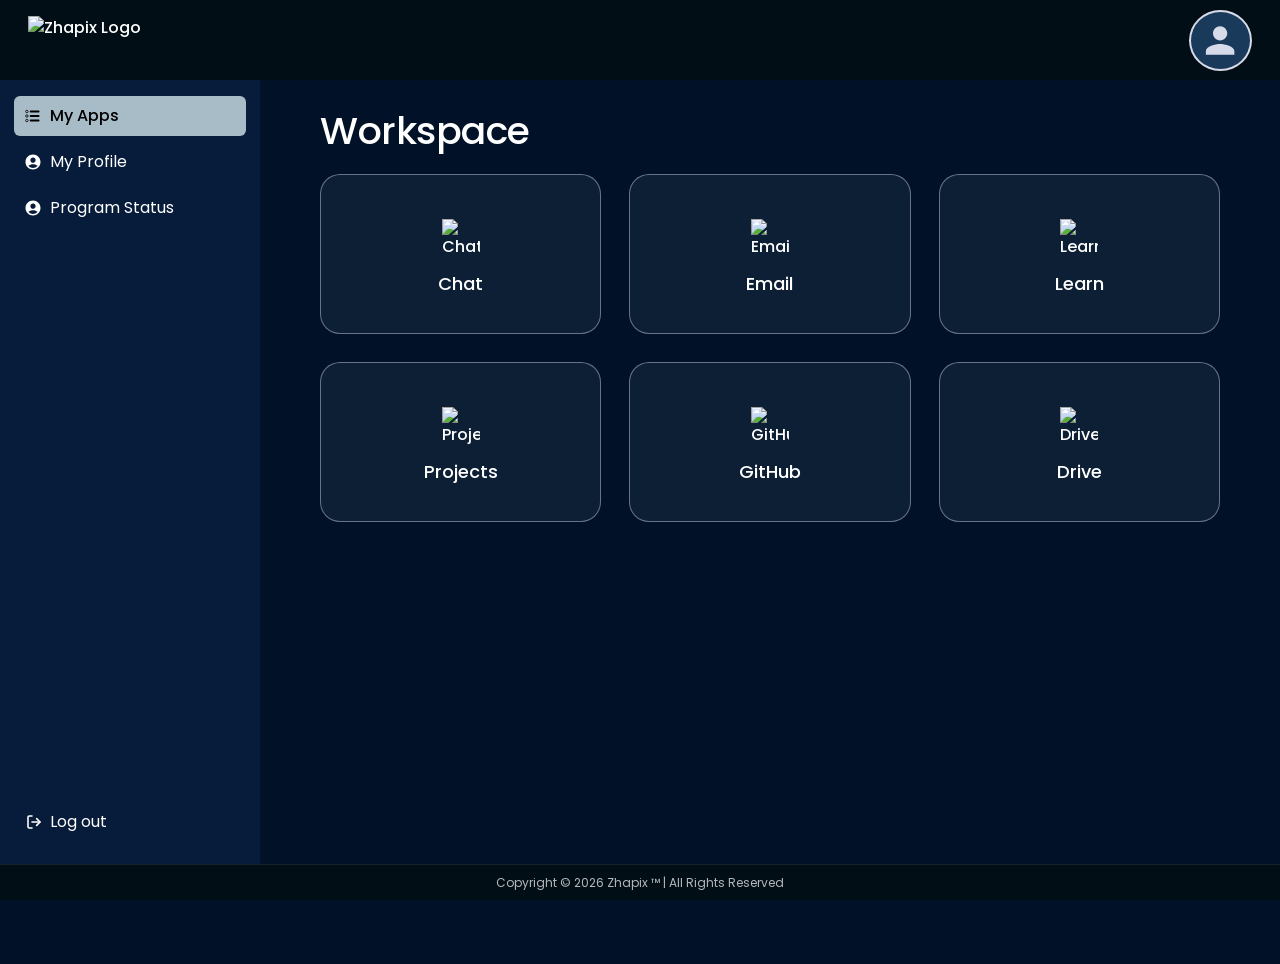
==== main.html @ 8abb43d7 "Updates" ====
<!doctype html>
<html lang="en">
  <head>
    <meta charset="UTF-8" />

    <!-- ── Favicon ── -->
    <link rel="icon" type="image/png" href="./assets/favicon-Dj7_C4QA.png" />

    <meta name="viewport" content="width=device-width, initial-scale=1.0" />
    <title>IRP Portal</title>
    <script type="module" crossorigin src="./assets/main-C79Jf2sS.js"></script>
    <link rel="stylesheet" crossorigin href="./assets/main-BbV5T2Xm.css">
  </head>
  <body>
    <div id="root"></div>
  </body>
</html>
---- assets/main-BbV5T2Xm.css ----
@import"https://fonts.googleapis.com/css2?family=Poppins:wght@400;500;600;700&display=swap";@import"https://fonts.googleapis.com/css2?family=Inter:wght@400;700&display=swap";html,body{height:100%;overflow:hidden;margin:0;padding:0;background-color:#011127}.dashboard-container{height:100vh;height:100dvh;width:100vw;overflow:hidden;background-color:#011127;font-family:Poppins,sans-serif;font-weight:500;display:flex;flex-direction:column}.dashboard-header{position:fixed;top:0;left:0;right:0;height:80px;background-color:#020e16;display:flex;justify-content:space-between;align-items:center;padding:0 28px;gap:16px;z-index:300;flex-shrink:0}.dashboard-logo{display:flex;align-items:center;gap:10px;cursor:pointer}.logo-image{height:49px;width:auto;display:block}.profile-avatar-desktop{display:flex;align-items:center;gap:12px;cursor:pointer;flex-shrink:0}.header-username{font-size:15px;font-weight:500;color:#fff;font-family:Poppins,sans-serif;white-space:nowrap;cursor:pointer;transition:color .2s ease,opacity .2s ease}.header-username:hover{color:#7aa5ff;opacity:.9}.profile-avatar-desktop{display:flex;align-items:center;gap:10px;cursor:pointer;z-index:999;pointer-events:all}.profile-avatar-desktop:hover{opacity:.92}.profile-avatar-desktop:hover .MuiAvatar-root{transform:scale(1.02)}.profile-avatar-desktop .MuiAvatar-root{width:63px!important;height:61px!important;border-radius:50%!important;border:2px solid #d7dae8!important;overflow:hidden!important;transition:transform .2s ease,border-color .2s ease}.profile-avatar-desktop:hover .MuiAvatar-root{border-color:#7aa5ff!important}.profile-avatar-desktop .MuiAvatar-root img{width:100%!important;height:100%!important;object-fit:cover!important;object-position:center top!important;display:block!important}.dashboard-footer{position:fixed;bottom:0;left:0;right:0;height:36px;background-color:#020e16;display:flex;align-items:center;justify-content:center;z-index:300;border-top:1px solid rgba(255,255,255,.08)}.footer-text{font-size:12px!important;font-weight:400!important;color:#ffffffb3!important;font-family:Poppins,sans-serif!important}.mobile-nav{display:none!important}.dashboard-body{position:fixed;inset:80px 0 36px;display:flex;overflow:hidden;background-color:#011127}.dashboard-sidebar{width:260px;min-width:260px;flex-shrink:0;background-color:#061c3a;display:flex;flex-direction:column;justify-content:space-between;padding:16px 14px 20px;height:100%;overflow:hidden;box-sizing:border-box}.sidebar-menu{display:flex;flex-direction:column;gap:6px}.sidebar-menu-item{display:flex;align-items:center;justify-content:flex-start;gap:8px;padding:8px 10px;border-radius:6px;color:#fff;font-size:16px;font-weight:400;font-family:Poppins,sans-serif;background:transparent;cursor:pointer;transition:background-color .15s ease,color .15s ease;-webkit-user-select:none;user-select:none;white-space:nowrap;appearance:none;-webkit-appearance:none;border:none;outline:none;text-decoration:none;list-style:none}.sidebar-menu-item:hover{background-color:#9fbcc71f;color:#fff}.dashboard-sidebar .sidebar-menu-item.active,.dashboard-sidebar .sidebar-menu-item.active:hover,.dashboard-sidebar .sidebar-menu-item.active:focus,.dashboard-sidebar .sidebar-menu-item.active:active,.dashboard-sidebar button.sidebar-menu-item.active,.dashboard-sidebar button.sidebar-menu-item.active:hover,.dashboard-sidebar .MuiButton-root.sidebar-menu-item.active,.dashboard-sidebar .MuiButtonBase-root.sidebar-menu-item.active,.dashboard-sidebar .MuiListItem-root.sidebar-menu-item.active,.dashboard-sidebar .MuiListItemButton-root.sidebar-menu-item.active{background-color:#a8bcc8!important;background:#a8bcc8!important;color:#000!important;font-weight:500!important;box-shadow:none!important;border-radius:6px!important;text-transform:none!important;min-width:unset!important;width:100%!important;display:flex!important;margin:0!important;padding:8px 10px!important}.dashboard-sidebar .sidebar-menu-item.active:before,.dashboard-sidebar .sidebar-menu-item.active:after{display:none!important}.dashboard-sidebar .sidebar-menu-item.active *,.dashboard-sidebar .sidebar-menu-item.active span,.dashboard-sidebar .sidebar-menu-item.active svg,.dashboard-sidebar .sidebar-menu-item.active .MuiButton-label,.dashboard-sidebar .sidebar-menu-item.active .MuiTypography-root,.dashboard-sidebar .sidebar-menu-item.active .MuiListItemText-root,.dashboard-sidebar .sidebar-menu-item.active .MuiListItemIcon-root{color:#000!important}.dashboard-sidebar .sidebar-menu-item.active svg rect{fill:#000!important}.dashboard-sidebar .sidebar-menu-item.active svg circle{stroke:#000!important;fill:none!important}.dashboard-sidebar .sidebar-menu-item.active svg path{stroke:#000!important;fill:none!important}.dashboard-sidebar .sidebar-menu-item.active .MuiSvgIcon-root{color:#000!important}.sidebar-menu-item svg{flex-shrink:0;width:18px;height:18px;color:inherit}.sidebar-logout{display:flex;align-items:center;gap:8px;padding:10px 12px;border-radius:6px;color:#fffdfd;font-size:16px;font-weight:400;font-family:Poppins,sans-serif;cursor:pointer;transition:background-color .15s ease;-webkit-user-select:none;user-select:none;white-space:nowrap;appearance:none;-webkit-appearance:none;border:none;outline:none;text-decoration:none;list-style:none}.sidebar-logout:hover{background-color:#ffffff0f}.sidebar-logout svg{flex-shrink:0;width:16px;height:16px;color:inherit}.dashboard-content{flex:1;min-width:0;display:flex;flex-direction:column;overflow:hidden;overflow-y:hidden;padding:0 60px;background-color:#011127}.welcome-section{padding:28px 0 20px;flex-shrink:0;width:100%}.welcome-heading{font-size:38px!important;font-weight:500!important;color:#fff!important;font-family:Poppins,sans-serif!important;line-height:1.2!important;margin:0!important;text-align:left!important;letter-spacing:-.5px!important}.dashboard-main{flex:1;display:flex;flex-direction:column;justify-content:flex-start;min-height:0;overflow:hidden;padding:0}.dashboard-grid{display:grid;grid-template-columns:repeat(3,1fr);row-gap:30px;column-gap:30px;width:100%;padding:0;box-sizing:border-box}.app-card{background-color:#0d1f35;border:1px solid rgba(215,218,232,.45);border-radius:20px;width:100%;height:160px;display:flex;flex-direction:column;align-items:center;justify-content:center;gap:10px;cursor:pointer;transition:background-color .25s ease,transform .2s ease,box-shadow .25s ease}.app-card:hover{background-color:#061c3af2;transform:translateY(-4px) scale(1.02);box-shadow:0 12px 40px #00000080;border-color:#d7dae8}.app-card:active{transform:translateY(-2px) scale(1.01);transition:transform .1s ease}.card-icon{width:50px;height:50px;display:flex;align-items:center;justify-content:center;flex-shrink:0;color:#fff}.card-icon svg{width:38px!important;height:38px!important;display:block}.card-icon img{width:38px;height:38px;object-fit:contain;display:block}.card-label{font-size:25px!important;font-weight:500!important;color:#fff!important;font-family:Poppins,sans-serif!important;line-height:1.2!important;margin:0!important;text-align:center}.profile-scroll{height:100%;display:flex;flex-direction:column;padding:30px;justify-content:flex-start}.profile-page-wrapper{padding:20px 0;width:100%;max-width:100%}.profile-page-wrapper .welcome-heading{text-align:left!important;display:block;width:100%}.profile-page-content{display:flex;flex-direction:row;align-items:stretch;gap:30px;width:100%;margin-top:12px}.profile-page-empty{display:flex;align-items:center;justify-content:center;height:200px}.profile-table-container{border:1px solid rgba(200,194,194,.51);border-radius:20px;overflow:hidden;flex:1;min-width:0}.profile-table-row{display:grid;grid-template-columns:150px 1fr;border-bottom:1px solid rgba(200,194,194,.3)}.profile-table-row:last-child{border-bottom:none}.profile-label-cell{padding:8px 12px;font-size:16px;font-weight:400;font-family:Poppins,sans-serif;background-color:#061c3af2;color:#c8c2c2;border-right:1px solid rgba(200,194,194,.3);word-break:break-word;display:flex;align-items:center}.profile-value-cell{padding:8px 12px;font-size:16px;font-weight:400;font-family:Poppins,sans-serif;background-color:#0d1f35;color:#fff;word-break:break-word;display:flex;align-items:center}.profile-pic-wrap{display:flex;align-items:center;justify-content:center;margin-bottom:4px}.profile-card-box{background-color:#071326;border:1px solid rgba(200,194,194,.51);border-radius:16px;padding:20px 16px;display:flex;flex-direction:column;align-items:center;justify-content:center;gap:8px;width:240px;flex-shrink:0;text-align:center;align-self:stretch}.profile-pic-img{width:120px;height:120px;border-radius:50%;object-fit:cover;object-position:center top;border:3px solid rgba(200,194,194,.51)}.profile-pic-fallback{width:120px;height:120px;border-radius:50%;background-color:#1a3a5c;border:3px solid rgba(200,194,194,.51);display:flex;align-items:center;justify-content:center;overflow:hidden;color:#d7dae8;font-size:32px;font-weight:600;font-family:Poppins,sans-serif}.profile-card-name{font-size:18px;font-weight:700;color:#fff;font-family:Poppins,sans-serif;margin:4px 0 0}.profile-card-role{font-size:13px;color:#9ca3af;font-family:Poppins,sans-serif;font-weight:400;margin:0}.status-badge{display:inline-block;padding:3px 10px;border-radius:30px;font-size:13px;font-weight:500;font-family:Poppins,sans-serif}.status-active{background-color:#377132;color:#f4f7fa;border:1px solid #f4f7fa}.status-inactive{background-color:#d7dae8;color:#020e16;border:1px solid #020e16}.status-badge:not(.status-active):not(.status-inactive){background-color:#374151;color:#9ca3af;border:1px solid #6b7280}@media (min-width: 1400px){.dashboard-content{padding:0 70px}.dashboard-grid{grid-template-columns:repeat(3,1fr);row-gap:32px;column-gap:32px}.app-card{width:100%;height:200px}}@media (min-width: 1024px) and (max-width: 1399px){.dashboard-grid{grid-template-columns:repeat(3,1fr);row-gap:30px;column-gap:30px}.app-card{width:100%;height:160px}}@media (min-width: 960px){.dashboard-grid{grid-template-columns:repeat(3,1fr);row-gap:28px;column-gap:28px}.app-card{width:100%;height:160px}.card-label{font-size:18px!important}}@media (min-width: 768px) and (max-width: 1023px){.dashboard-sidebar{width:200px;min-width:200px;padding:12px 10px 16px}.dashboard-content{padding:0 50px}.dashboard-grid{grid-template-columns:repeat(2,1fr);row-gap:48px;column-gap:48px}.welcome-heading{font-size:32px!important}.card-label{font-size:20px!important}.app-card{width:100%;height:220px}.profile-page-content{flex-direction:column;align-items:center;justify-content:flex-start;margin-top:20px}.profile-table-container{width:100%;flex:1 1 auto;max-width:100%}.profile-card-box{width:100%;height:auto;max-width:100%;align-self:auto}.profile-pic-img,.profile-pic-fallback{width:140px;height:140px}.profile-pic-fallback{font-size:36px}}@media (min-width: 600px) and (max-width: 767px){.dashboard-header{height:70px;padding:0 20px}.dashboard-body{top:70px;bottom:50px}.dashboard-sidebar{width:120px;min-width:120px;padding:10px 8px 12px}.sidebar-menu-item{gap:6px;padding:6px 8px;font-size:13px}.sidebar-logout{padding:8px 10px;font-size:13px}.dashboard-content{padding:0 32px}.welcome-section{padding:35px 0 28px}.welcome-heading{font-size:28px!important}.dashboard-grid{grid-template-columns:repeat(2,1fr);row-gap:40px;column-gap:40px}.app-card{width:100%;height:200px}.card-label{font-size:18px!important}.profile-page-content{flex-direction:column;gap:20px}.profile-table-container{width:100%}.profile-card-box{width:100%;max-width:100%}.profile-pic-img,.profile-pic-fallback{width:120px;height:120px}.profile-pic-fallback{font-size:32px}.dashboard-footer{height:50px}.profile-label-cell{padding:8px 10px;font-size:14px}.profile-value-cell{padding:8px 10px;font-size:13px}}@media (max-width: 768px){.dashboard-sidebar{width:140px;min-width:140px}.dashboard-grid{grid-template-columns:repeat(2,1fr);row-gap:30px;column-gap:30px}.welcome-heading{font-size:24px!important}.card-label{font-size:18px!important}.profile-page-content{flex-direction:column;align-items:center;justify-content:flex-start;margin-top:20px}.profile-table-container{width:100%;flex:1 1 auto;max-width:680px}.profile-card-box{width:100%;height:auto;max-width:680px;align-self:auto}.profile-pic-img,.profile-pic-fallback{width:160px;height:160px}.profile-pic-fallback{font-size:40px}}@media (max-width: 375px){.dashboard-header{height:70px;padding:0 12px}.logo-image{width:140px;height:40px}.dashboard-body{top:70px;bottom:50px}.dashboard-content{padding:0!important}.welcome-section{padding:16px 12px 12px}.welcome-heading{font-size:28px!important}.dashboard-grid{grid-template-columns:repeat(2,1fr);gap:8px;padding:0 12px 12px;row-gap:8px;column-gap:8px}.app-card{width:100%;height:122px;border-radius:16px;gap:6px;padding:8px}.card-icon{width:28px;height:28px}.card-icon svg,.card-icon img{width:28px!important;height:28px!important}.card-label{font-size:14px!important;line-height:1.2}.dashboard-footer{height:50px}.profile-page-wrapper .welcome-heading{padding:16px 12px 12px!important;font-size:28px!important}.profile-page-content{padding:0 12px 12px!important;gap:10px}.profile-card-box{padding:12px;border-radius:10px}.profile-pic-img,.profile-pic-fallback{width:100px;height:100px}.profile-pic-fallback{font-size:24px}.profile-card-name{font-size:18px}.profile-card-role{font-size:14px}.profile-table-container{border-radius:8px}.profile-table-row{grid-template-columns:100px 1fr}.profile-label-cell,.profile-value-cell{padding:8px 10px;font-size:12px}.status-badge{padding:2px 8px;font-size:12px}}@media (min-width: 376px) and (max-width: 479px){.dashboard-header{height:75px;padding:0 16px}.logo-image{width:145px;height:42px}.dashboard-body{top:75px;bottom:54px}.dashboard-content{padding:0!important}.welcome-section{padding:16px 16px 12px}.welcome-heading{font-size:32px!important}.dashboard-grid{grid-template-columns:repeat(2,1fr);gap:10px;padding:0 16px 16px;row-gap:10px;column-gap:10px}.app-card{width:100%;height:128px;border-radius:18px;gap:7px;padding:10px}.card-icon{width:30px;height:30px}.card-icon svg,.card-icon img{width:30px!important;height:30px!important}.card-label{font-size:15px!important;line-height:1.2}.dashboard-footer{height:54px}.profile-page-wrapper .welcome-heading{padding:16px 16px 12px!important;font-size:32px!important}.profile-page-content{padding:0 16px 16px!important;gap:12px}.profile-card-box{padding:14px;border-radius:10px}.profile-pic-img,.profile-pic-fallback{width:105px;height:105px}.profile-pic-fallback{font-size:26px}.profile-card-name{font-size:19px}.profile-card-role{font-size:15px}.profile-table-row{grid-template-columns:120px 1fr}.profile-label-cell{padding:9px 11px;font-size:14px}.profile-value-cell{padding:9px 11px;font-size:13px}.status-badge{padding:3px 9px;font-size:13px}}@media (max-width: 480px){html,body{overflow:auto;height:100%;height:100dvh;-webkit-overflow-scrolling:touch}.dashboard-container{height:100vh;height:100dvh;min-height:100dvh;overflow:auto;-webkit-overflow-scrolling:touch}.dashboard-header{height:77px;padding:0 20px;justify-content:space-between;gap:12px}.logo-image{width:151px;height:43px;object-fit:contain;flex-shrink:0}.header-username{display:none}.profile-avatar-desktop .MuiAvatar-root{width:50px!important;height:51px!important;border:2px solid rgba(215,218,232,.78)!important}.dashboard-body{position:fixed;inset:77px 0 56px;overflow:auto;-webkit-overflow-scrolling:touch;display:flex}.dashboard-sidebar{display:none}.dashboard-content{flex:1;width:100%;min-width:0;overflow-y:auto!important;overflow-x:hidden;-webkit-overflow-scrolling:touch;padding:10px 10px 24px!important;background-color:#011127}.dashboard-main{flex:unset!important;display:block!important;overflow:visible!important;height:auto!important;min-height:unset!important;padding:0}.welcome-section{padding:20px 16px 20px 26px}.welcome-heading{font-size:32px!important;line-height:1.3!important}.dashboard-grid{grid-template-columns:repeat(2,1fr);gap:14px;padding:0 16px 16px;row-gap:30px;column-gap:30px}.app-card{border:1px solid rgba(215,218,232,.45);border-radius:18px;height:125px;min-height:125px;max-height:125px;padding:10px;gap:7px;transition:none;background-color:#0d1f35;width:100%}.app-card:hover,.app-card:focus,.app-card:focus-visible,.app-card:active{transform:none;box-shadow:none;outline:none;border:1px solid rgba(215,218,232,.45)}.card-icon{width:28px;height:28px}.card-icon svg,.card-icon img{width:28px!important;height:28px!important;object-fit:contain}.card-label{font-size:14px!important;padding:0!important;line-height:1.2}.dashboard-footer{height:56px;background-color:#061c3a;border-top:1px solid rgba(143,181,238,.25);justify-content:space-around}.footer-text{display:none!important}.mobile-nav{display:flex!important;width:100%;height:100%;align-items:center;justify-content:space-around}.mobile-nav-item{flex:1;display:flex;flex-direction:column;align-items:center;justify-content:center;gap:4px;cursor:pointer;-webkit-user-select:none;user-select:none;padding:4px 0;-webkit-tap-highlight-color:transparent}.mobile-nav-item span{font-size:11px;font-family:Poppins,sans-serif;font-weight:400;line-height:1;color:#ffffff80}.mobile-nav-icon{display:flex;align-items:center;justify-content:center;width:64px;height:32px;border-radius:16px;background:transparent;transition:background-color .2s ease}.mobile-nav-icon svg{width:20px!important;height:20px!important;display:block;flex-shrink:0;color:#fff!important}.mobile-nav-item:not(.active) span{color:#fff}.mobile-nav-item:not(.active) .mobile-nav-icon svg{color:#fff!important}.mobile-nav-item.active span{color:#fff!important;font-weight:600}.mobile-nav-item.active .mobile-nav-icon{background-color:#a8bcc8!important;border-radius:16px!important}.mobile-nav-item.active .mobile-nav-icon svg,.mobile-nav-item.active .mobile-nav-icon .MuiSvgIcon-root{color:#000!important;fill:#000!important}.profile-scroll{overflow:visible!important;height:auto!important;display:block!important;padding:0!important;justify-content:unset!important}.profile-page-wrapper{padding:0;overflow:visible;height:auto}.profile-page-wrapper .welcome-heading{padding:16px 16px 12px!important;font-size:35px!important;display:block}.profile-page-content{flex-direction:column-reverse!important;align-items:stretch!important;justify-content:flex-start!important;gap:12px;padding:10px 16px 16px!important;margin-top:16px}.profile-card-box{background-color:#071326;border:1px solid rgba(200,194,194,.51);border-radius:10px;padding:16px;margin:0;width:100%;height:auto;max-width:100%;gap:8px}.profile-pic-wrap{margin-bottom:10px}.profile-pic-img{width:109px;height:107px;border:2px solid rgba(200,194,194,.51)}.profile-pic-fallback{width:109px;height:107px;border:2px solid rgba(200,194,194,.51);background-color:#2d3748;font-size:28px}.profile-card-name{font-size:20px;line-height:1.3}.profile-card-role{font-size:18px;font-weight:400;color:#fff;line-height:1.3}.profile-table-container{margin:0;border-radius:8px;border:1px solid rgba(255,255,255,.2);width:100%;height:auto;max-width:100%;padding:0;flex:1 1 auto}.profile-table-row{grid-template-columns:130px 1fr;border-bottom:1px solid rgba(200,194,194,.51)}.profile-label-cell{padding:10px 12px;font-size:15px;font-weight:500;background-color:#011127;color:#c8c2c2;border-right:1px solid rgba(200,194,194,.51);border-bottom:1px solid rgba(200,194,194,.51);line-height:1.4}.profile-value-cell{padding:10px 12px;font-size:15px;font-weight:400;background-color:#091f3d;border-bottom:1px solid rgba(200,194,194,.51);line-height:1.4}.status-badge{padding:3px 10px;border-radius:30px;font-size:15px;font-weight:500;letter-spacing:.2px}.status-active{background-color:#377132;color:#f4f7fa;border:1px solid #f4f7fa;box-shadow:none}.status-inactive{background-color:#2d2d2d;color:#d1d5db;border:1.5px solid #6b7280;box-shadow:none}}@media (max-height: 500px) and (max-width: 900px){.dashboard-header{height:60px!important}.dashboard-body{top:60px!important}.dashboard-footer,.mobile-nav{height:44px!important}.dashboard-body{bottom:44px!important}.dashboard-content{overflow-x:hidden!important;-webkit-overflow-scrolling:touch!important}.welcome-heading{font-size:24px!important}.card-label{font-size:14px!important}.app-card{height:120px!important}.card-icon svg,.card-icon img{width:24px!important;height:24px!important}.dashboard-grid{row-gap:12px!important;column-gap:12px!important}.profile-page-content{gap:10px}}@media (-webkit-min-device-pixel-ratio: 2),(min-resolution: 192dpi){.app-card,.profile-table-container,.profile-card-box{border-width:.5px}}@media (prefers-reduced-motion: reduce){*{animation-duration:.01ms!important;animation-iteration-count:1!important;transition-duration:.01ms!important}.app-card:hover,.app-card:active{transform:none}}*{margin:0;padding:0;box-sizing:border-box}body{font-family:Inter,sans-serif;background-color:#2f3b47;color:#fff;line-height:1.6}a{text-decoration:none;color:inherit}button{font-family:inherit;cursor:pointer}.text-center{text-align:center}.mt-2{margin-top:.5rem}.mb-2{margin-bottom:.5rem}
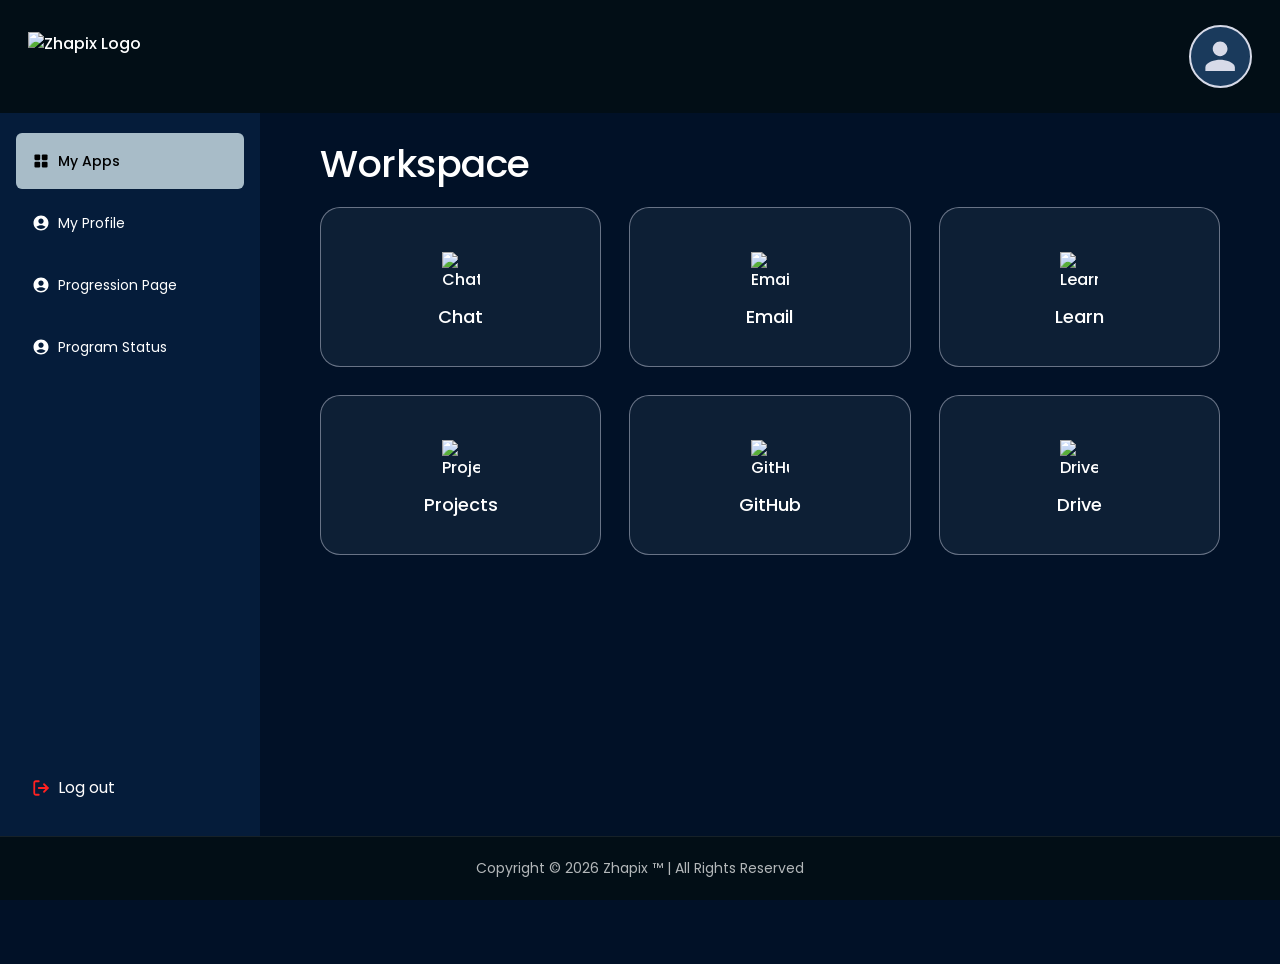
==== commit ad77c8fa: "Updates" ====
--- a/main.html
+++ b/main.html
@@ -1,18 +1,17 @@
-<!doctype html>
-<html lang="en">
-  <head>
-    <meta charset="UTF-8" />
-
-    <!-- ── Favicon ── -->
-    <link rel="icon" type="image/png" href="./assets/favicon-Dj7_C4QA.png" />
-
-    <meta name="viewport" content="width=device-width, initial-scale=1.0" />
-    <title>IRP Portal</title>
-    <script type="module" crossorigin src="./assets/main-C79Jf2sS.js"></script>
-    <link rel="stylesheet" crossorigin href="./assets/main-BbV5T2Xm.css">
-  </head>
-  <body>
-    <div id="root"></div>-
-  </body>
+<!doctype html>
+<html lang="en">
+  <head>
+    <meta charset="UTF-8" />
+
+    <!-- ── Favicon ── -->
+    <link rel="icon" type="image/png" href="./assets/favicon-Dj7_C4QA.png" />
+
+    <meta name="viewport" content="width=device-width, initial-scale=1.0" />
+    <title>IRP Portal</title>
+    <script type="module" crossorigin src="./assets/main-JBxHy-kq.js"></script>
+    <link rel="stylesheet" crossorigin href="./assets/main-CD9CzTqp.css">
+  </head>
+  <body>
+    <div id="root"></div>
+  </body>
 </html>
--- a/assets/main-CD9CzTqp.css
+++ b/assets/main-CD9CzTqp.css
@@ -0,0 +1 @@
+@import"https://fonts.googleapis.com/css2?family=Poppins:wght@400;500;600;700&display=swap";@import"https://fonts.googleapis.com/css2?family=Inter:wght@400;700&display=swap";html,body{height:100%;overflow:hidden;margin:0;padding:0;background-color:#011127}.dashboard-container{height:100vh;height:100dvh;width:100vw;overflow:hidden;background-color:#011127;font-family:Poppins,sans-serif;font-weight:500;display:flex;flex-direction:column}.dashboard-header{position:fixed;top:0;left:0;right:0;height:113px;background-color:#020e16;display:flex;justify-content:space-between;align-items:center;padding:0 28px;gap:16px;z-index:300;flex-shrink:0}.dashboard-logo{display:flex;align-items:center;gap:10px;cursor:pointer}.logo-image{height:49px;width:auto;display:block}.profile-avatar-desktop{display:flex;align-items:center;gap:12px;cursor:pointer;flex-shrink:0}.header-username{font-size:15px;font-weight:500;color:#fff;font-family:Poppins,sans-serif;white-space:nowrap;cursor:pointer;transition:color .2s ease,opacity .2s ease}.header-username:hover{color:#7aa5ff;opacity:.9}.profile-avatar-desktop{display:flex;align-items:center;gap:10px;cursor:pointer;z-index:999;pointer-events:all}.profile-avatar-desktop:hover{opacity:.92}.profile-avatar-desktop:hover .MuiAvatar-root{transform:scale(1.02)}.profile-avatar-desktop .MuiAvatar-root{width:63px!important;height:63px!important;border-radius:50%!important;border:2px solid #d7dae8!important;overflow:hidden!important;transition:transform .2s ease,border-color .2s ease}.profile-avatar-desktop:hover .MuiAvatar-root{border-color:#7aa5ff!important}.profile-avatar-desktop .MuiAvatar-root img{width:100%!important;height:100%!important;object-fit:cover!important;object-position:center top!important;display:block!important}.dashboard-footer{position:fixed;bottom:0;left:0;right:0;height:64px;background-color:#020e16;display:flex;align-items:center;justify-content:center;z-index:300;border-top:1px solid rgba(255,255,255,.08);padding:0}.footer-text{font-size:14px!important;font-weight:400!important;color:#ffffffb3!important;font-family:Poppins,sans-serif!important;text-align:center!important}.mobile-nav{display:none!important}.dashboard-body{position:fixed;inset:113px 0 64px;display:flex;overflow:hidden;background-color:#011127}.dashboard-sidebar{width:260px;min-width:260px;flex-shrink:0;background-color:#051c3a;display:flex;flex-direction:column;justify-content:space-between;padding:20px 16px;height:100%;overflow:hidden;box-sizing:border-box}.sidebar-menu{display:flex;flex-direction:column;gap:6px}.sidebar-menu-item{display:flex;align-items:center;justify-content:flex-start;gap:8px;height:56px;padding:0 16px;border-radius:6px;color:#fff;font-size:14px;font-weight:400;font-family:Poppins,sans-serif;background:transparent;cursor:pointer;transition:background-color .15s ease,color .15s ease;-webkit-user-select:none;user-select:none;white-space:nowrap;appearance:none;-webkit-appearance:none;border:none;outline:none;text-decoration:none;list-style:none}.sidebar-menu-item:hover{background-color:#9fbcc71f;color:#fff}.dashboard-sidebar .sidebar-menu-item.active,.dashboard-sidebar .sidebar-menu-item.active:hover,.dashboard-sidebar .sidebar-menu-item.active:focus,.dashboard-sidebar .sidebar-menu-item.active:active,.dashboard-sidebar button.sidebar-menu-item.active,.dashboard-sidebar button.sidebar-menu-item.active:hover,.dashboard-sidebar .MuiButton-root.sidebar-menu-item.active,.dashboard-sidebar .MuiButtonBase-root.sidebar-menu-item.active,.dashboard-sidebar .MuiListItem-root.sidebar-menu-item.active,.dashboard-sidebar .MuiListItemButton-root.sidebar-menu-item.active{background-color:#a8bcc8!important;background:#a8bcc8!important;color:#000!important;font-weight:500!important;box-shadow:none!important;border-radius:6px!important;text-transform:none!important;min-width:unset!important;width:100%!important;display:flex!important;margin:0!important;padding:0 16px!important;height:56px!important}.dashboard-sidebar .sidebar-menu-item.active:before,.dashboard-sidebar .sidebar-menu-item.active:after{display:none!important}.dashboard-sidebar .sidebar-menu-item.active *,.dashboard-sidebar .sidebar-menu-item.active span,.dashboard-sidebar .sidebar-menu-item.active svg,.dashboard-sidebar .sidebar-menu-item.active .MuiButton-label,.dashboard-sidebar .sidebar-menu-item.active .MuiTypography-root,.dashboard-sidebar .sidebar-menu-item.active .MuiListItemText-root,.dashboard-sidebar .sidebar-menu-item.active .MuiListItemIcon-root{color:#000!important}.dashboard-sidebar .sidebar-menu-item.active svg rect{fill:#000!important}.dashboard-sidebar .sidebar-menu-item.active svg circle{stroke:#000!important;fill:none!important}.dashboard-sidebar .sidebar-menu-item.active svg path{stroke:#000!important;fill:none!important}.dashboard-sidebar .sidebar-menu-item.active .MuiSvgIcon-root{color:#000!important}.sidebar-menu-item svg{flex-shrink:0;width:18px;height:18px;color:inherit}.sidebar-logout{display:flex;align-items:center;gap:8px;height:56px;padding:0 16px;border-radius:6px;color:#fffdfd;font-size:16px;font-weight:400;font-family:Poppins,sans-serif;cursor:pointer;transition:background-color .15s ease;-webkit-user-select:none;user-select:none;white-space:nowrap;appearance:none;-webkit-appearance:none;border:none;outline:none;text-decoration:none;list-style:none}.sidebar-logout:hover{background-color:#ffffff0f}.sidebar-logout svg{flex-shrink:0;width:18px;height:18px;color:#ff2121}.dashboard-content{flex:1;min-width:0;display:flex;flex-direction:column;overflow:hidden;overflow-y:hidden;padding:0 60px;background-color:#011127}.welcome-section{padding:28px 0 20px;flex-shrink:0;width:100%}.welcome-heading{font-size:38px!important;font-weight:500!important;color:#fff!important;font-family:Poppins,sans-serif!important;line-height:1.2!important;margin:0!important;text-align:left!important;letter-spacing:-.5px!important}.dashboard-main{flex:1;display:flex;flex-direction:column;justify-content:flex-start;min-height:0;overflow:hidden;padding:0}.dashboard-grid{display:grid;grid-template-columns:repeat(3,1fr);row-gap:30px;column-gap:30px;width:100%;padding:0;box-sizing:border-box}.app-card{background-color:#0d1f35;border:1px solid rgba(215,218,232,.45);border-radius:20px;width:100%;height:160px;display:flex;flex-direction:column;align-items:center;justify-content:center;gap:10px;cursor:pointer;transition:background-color .25s ease,transform .2s ease,box-shadow .25s ease}.app-card:hover{background-color:#061c3af2;transform:translateY(-4px) scale(1.02);box-shadow:0 12px 40px #00000080;border-color:#d7dae8}.app-card:active{transform:translateY(-2px) scale(1.01);transition:transform .1s ease}.card-icon{width:50px;height:50px;display:flex;align-items:center;justify-content:center;flex-shrink:0;color:#fff}.card-icon svg{width:38px!important;height:38px!important;display:block}.card-icon img{width:38px;height:38px;object-fit:contain;display:block}.card-label{font-size:25px!important;font-weight:500!important;color:#fff!important;font-family:Poppins,sans-serif!important;line-height:1.2!important;margin:0!important;text-align:center}.profile-scroll{height:100%;display:flex;flex-direction:column;padding:30px;justify-content:flex-start}.profile-page-wrapper{padding:20px 0;width:100%;max-width:100%}.profile-page-wrapper .welcome-heading{text-align:left!important;display:block;width:100%}.profile-page-content{display:flex;flex-direction:row;align-items:stretch;gap:30px;width:100%;margin-top:12px}.profile-page-empty{display:flex;align-items:center;justify-content:center;height:200px}.profile-table-container{border:1px solid rgba(200,194,194,.51);border-radius:20px;overflow:hidden;flex:1;min-width:0}.profile-table-row{display:grid;grid-template-columns:150px 1fr;border-bottom:1px solid rgba(200,194,194,.3)}.profile-table-row:last-child{border-bottom:none}.profile-label-cell{padding:8px 12px;font-size:16px;font-weight:400;font-family:Poppins,sans-serif;background-color:#061c3af2;color:#c8c2c2;border-right:1px solid rgba(200,194,194,.3);word-break:break-word;display:flex;align-items:center}.profile-value-cell{padding:8px 12px;font-size:16px;font-weight:400;font-family:Poppins,sans-serif;background-color:#0d1f35;color:#fff;word-break:break-word;display:flex;align-items:center}.profile-pic-wrap{display:flex;align-items:center;justify-content:center;margin-bottom:4px}.profile-card-box{background-color:#071326;border:1px solid rgba(200,194,194,.51);border-radius:16px;padding:20px 16px;display:flex;flex-direction:column;align-items:center;justify-content:center;gap:8px;width:240px;flex-shrink:0;text-align:center;align-self:stretch}.profile-pic-img{width:120px;height:120px;border-radius:50%;object-fit:cover;object-position:center top;border:3px solid rgba(200,194,194,.51)}.profile-pic-fallback{width:120px;height:120px;border-radius:50%;background-color:#1a3a5c;border:3px solid rgba(200,194,194,.51);display:flex;align-items:center;justify-content:center;overflow:hidden;color:#d7dae8;font-size:32px;font-weight:600;font-family:Poppins,sans-serif}.profile-card-name{font-size:18px;font-weight:700;color:#fff;font-family:Poppins,sans-serif;margin:4px 0 0}.profile-card-role{font-size:13px;color:#9ca3af;font-family:Poppins,sans-serif;font-weight:400;margin:0}.status-badge{display:inline-block;padding:3px 10px;border-radius:30px;font-size:13px;font-weight:500;font-family:Poppins,sans-serif}.status-active{background-color:#377132;color:#f4f7fa;border:1px solid #f4f7fa}.status-inactive{background-color:#d7dae8;color:#020e16;border:1px solid #020e16}.status-badge:not(.status-active):not(.status-inactive){background-color:#374151;color:#9ca3af;border:1px solid #6b7280}@media (min-width: 1400px){.dashboard-content{padding:0 70px}.dashboard-grid{grid-template-columns:repeat(3,1fr);row-gap:32px;column-gap:32px}.app-card{width:100%;height:200px}}@media (min-width: 1024px) and (max-width: 1399px){.dashboard-grid{grid-template-columns:repeat(3,1fr);row-gap:30px;column-gap:30px}.app-card{width:100%;height:160px}}@media (min-width: 960px){.dashboard-grid{grid-template-columns:repeat(3,1fr);row-gap:28px;column-gap:28px}.app-card{width:100%;height:160px}.card-label{font-size:18px!important}}@media (min-width: 768px) and (max-width: 1023px){.dashboard-sidebar{width:200px;min-width:200px;padding:12px 10px 16px}.dashboard-content{padding:0 50px}.dashboard-grid{grid-template-columns:repeat(2,1fr);row-gap:48px;column-gap:48px}.welcome-heading{font-size:32px!important}.card-label{font-size:20px!important}.app-card{width:100%;height:220px}.profile-page-content{flex-direction:column;align-items:center;justify-content:flex-start;margin-top:20px}.profile-table-container{width:100%;flex:1 1 auto;max-width:100%}.profile-card-box{width:100%;height:auto;max-width:100%;align-self:auto}.profile-pic-img,.profile-pic-fallback{width:140px;height:140px}.profile-pic-fallback{font-size:36px}}@media (min-width: 600px) and (max-width: 767px){.dashboard-header{height:70px;padding:0 20px}.dashboard-body{top:70px;bottom:50px}.dashboard-sidebar{width:120px;min-width:120px;padding:10px 8px 12px}.sidebar-menu-item{gap:6px;padding:6px 8px;font-size:13px}.sidebar-logout{padding:8px 10px;font-size:13px}.dashboard-content{padding:0 32px}.welcome-section{padding:35px 0 28px}.welcome-heading{font-size:28px!important}.dashboard-grid{grid-template-columns:repeat(2,1fr);row-gap:40px;column-gap:40px}.app-card{width:100%;height:200px}.card-label{font-size:18px!important}.profile-page-content{flex-direction:column;gap:20px}.profile-table-container{width:100%}.profile-card-box{width:100%;max-width:100%}.profile-pic-img,.profile-pic-fallback{width:120px;height:120px}.profile-pic-fallback{font-size:32px}.dashboard-footer{height:50px}.profile-label-cell{padding:8px 10px;font-size:14px}.profile-value-cell{padding:8px 10px;font-size:13px}}@media (max-width: 768px){.dashboard-sidebar{width:180px;min-width:180px}.dashboard-grid{grid-template-columns:repeat(2,1fr);row-gap:30px;column-gap:30px}.welcome-heading{font-size:24px!important}.card-label{font-size:18px!important}.profile-page-content{flex-direction:column;align-items:center;justify-content:flex-start;margin-top:20px}.profile-table-container{width:100%;flex:1 1 auto;max-width:680px}.profile-card-box{width:100%;height:auto;max-width:680px;align-self:auto}.profile-pic-img,.profile-pic-fallback{width:160px;height:160px}.profile-pic-fallback{font-size:40px}.program-tech-grid{grid-template-columns:repeat(2,1fr)}.program-tech-chip{width:100%}.program-info-grid{grid-template-columns:repeat(2,1fr)}.program-main-title{font-size:28px}.program-sub-title{font-size:22px}.prog-main-title{font-size:30px}.prog-table-title{font-size:20px}.prog-th{font-size:16px}.prog-td{font-size:15px}.prog-badge{font-size:14px}}@media (max-width: 375px){.dashboard-header{height:70px;padding:0 12px}.logo-image{width:140px;height:40px}.dashboard-body{top:70px;bottom:50px}.dashboard-content{padding:0!important}.welcome-section{padding:16px 12px 12px}.welcome-heading{font-size:28px!important}.dashboard-grid{grid-template-columns:repeat(2,1fr);gap:8px;padding:0 12px 12px;row-gap:8px;column-gap:8px}.app-card{width:100%;height:122px;border-radius:16px;gap:6px;padding:8px}.card-icon{width:28px;height:28px}.card-icon svg,.card-icon img{width:28px!important;height:28px!important}.card-label{font-size:14px!important;line-height:1.2}.dashboard-footer{height:50px}.profile-page-wrapper .welcome-heading{padding:16px 12px 12px!important;font-size:28px!important}.profile-page-content{padding:0 12px 12px!important;gap:10px}.profile-card-box{padding:12px;border-radius:10px}.profile-pic-img,.profile-pic-fallback{width:100px;height:100px}.profile-pic-fallback{font-size:24px}.profile-card-name{font-size:18px}.profile-card-role{font-size:14px}.profile-table-container{border-radius:8px}.profile-table-row{grid-template-columns:100px 1fr}.profile-label-cell,.profile-value-cell{padding:8px 10px;font-size:12px}.status-badge{padding:2px 8px;font-size:12px}}@media (min-width: 376px) and (max-width: 479px){.dashboard-header{height:75px;padding:0 16px}.logo-image{width:145px;height:42px}.dashboard-body{top:75px;bottom:54px}.dashboard-content{padding:0!important}.welcome-section{padding:16px 16px 12px}.welcome-heading{font-size:32px!important}.dashboard-grid{grid-template-columns:repeat(2,1fr);gap:10px;padding:0 16px 16px;row-gap:10px;column-gap:10px}.app-card{width:100%;height:128px;border-radius:18px;gap:7px;padding:10px}.card-icon{width:30px;height:30px}.card-icon svg,.card-icon img{width:30px!important;height:30px!important}.card-label{font-size:15px!important;line-height:1.2}.dashboard-footer{height:54px}.profile-page-wrapper .welcome-heading{padding:16px 16px 12px!important;font-size:32px!important}.profile-page-content{padding:0 16px 16px!important;gap:12px}.profile-card-box{padding:14px;border-radius:10px}.profile-pic-img,.profile-pic-fallback{width:105px;height:105px}.profile-pic-fallback{font-size:26px}.profile-card-name{font-size:19px}.profile-card-role{font-size:15px}.profile-table-row{grid-template-columns:120px 1fr}.profile-label-cell{padding:9px 11px;font-size:14px}.profile-value-cell{padding:9px 11px;font-size:13px}.status-badge{padding:3px 9px;font-size:13px}}@media (max-width: 480px){html,body{overflow:auto;height:100%;height:100dvh;-webkit-overflow-scrolling:touch}.dashboard-container{height:100vh;height:100dvh;min-height:100dvh;overflow:auto;-webkit-overflow-scrolling:touch}.dashboard-header{height:70px;padding:0 20px;justify-content:space-between;gap:12px}.logo-image{width:151px;max-width:160px;height:43px;object-fit:contain;flex-shrink:0}.header-username{display:none}.profile-avatar-desktop .MuiAvatar-root{width:48px!important;height:48px!important;border:2px solid rgba(215,218,232,.78)!important}.dashboard-body{position:fixed;inset:70px 0 64px;overflow:auto;-webkit-overflow-scrolling:touch;display:flex}.dashboard-sidebar{display:none}.dashboard-content{flex:1;width:100%;min-width:0;overflow-y:auto!important;overflow-x:hidden;-webkit-overflow-scrolling:touch;padding:10px 10px 24px!important;background-color:#011127}.dashboard-main{flex:unset!important;display:block!important;overflow:visible!important;height:auto!important;min-height:unset!important;padding:0}.welcome-section{padding:20px 16px 20px 26px}.welcome-heading{font-size:32px!important;line-height:1.3!important}.dashboard-grid{grid-template-columns:repeat(2,1fr);gap:14px;padding:0 16px 16px;row-gap:30px;column-gap:30px}.app-card{border:1px solid rgba(215,218,232,.45);border-radius:18px;height:125px;min-height:125px;max-height:125px;padding:10px;gap:7px;transition:none;background-color:#0d1f35;width:100%}.app-card:hover,.app-card:focus,.app-card:focus-visible,.app-card:active{transform:none;box-shadow:none;outline:none;border:1px solid rgba(215,218,232,.45)}.card-icon{width:28px;height:28px}.card-icon svg,.card-icon img{width:28px!important;height:28px!important;object-fit:contain}.card-label{font-size:14px!important;padding:0!important;line-height:1.2}.dashboard-footer{height:64px;background-color:#061c3a;border-top:1px solid rgba(143,181,238,.25);justify-content:space-around;padding:0}.footer-text{display:none!important}.mobile-nav{display:flex!important;width:100%;height:100%;align-items:center;justify-content:space-around;padding:0 12px}.mobile-nav-item{flex:1;min-width:103px;height:64px;display:flex;flex-direction:column;align-items:center;justify-content:center;gap:4px;cursor:pointer;-webkit-user-select:none;user-select:none;padding:4px 0;-webkit-tap-highlight-color:transparent}.mobile-nav-item span{font-size:11px;font-family:Poppins,sans-serif;font-weight:400;line-height:1;color:#ffffff80}.mobile-nav-icon{display:flex;align-items:center;justify-content:center;width:64px;height:32px;border-radius:16px;background:transparent;transition:background-color .2s ease}.mobile-nav-icon svg{width:20px!important;height:20px!important;display:block;flex-shrink:0;color:#fff!important}.mobile-nav-item:not(.active) span{color:#fff}.mobile-nav-item:not(.active) .mobile-nav-icon svg{color:#fff!important}.mobile-nav-item.active span{color:#fff!important;font-weight:600}.mobile-nav-item.active .mobile-nav-icon{background-color:#a8bcc8!important;border-radius:16px!important}.mobile-nav-item.active .mobile-nav-icon svg,.mobile-nav-item.active .mobile-nav-icon .MuiSvgIcon-root{color:#000!important;fill:#000!important}.profile-scroll{overflow:visible!important;height:auto!important;display:block!important;padding:0!important;justify-content:unset!important}.profile-page-wrapper{padding:0;overflow:visible;height:auto}.profile-page-wrapper .welcome-heading{padding:16px 16px 12px!important;font-size:35px!important;display:block}.profile-page-content{flex-direction:column-reverse!important;align-items:stretch!important;justify-content:flex-start!important;gap:12px;padding:10px 16px 16px!important;margin-top:16px}.profile-card-box{background-color:#071326;border:1px solid rgba(200,194,194,.51);border-radius:10px;padding:16px;margin:0;width:100%;height:auto;max-width:100%;gap:8px}.profile-pic-wrap{margin-bottom:10px}.profile-pic-img{width:109px;height:107px;border:2px solid rgba(200,194,194,.51)}.profile-pic-fallback{width:109px;height:107px;border:2px solid rgba(200,194,194,.51);background-color:#2d3748;font-size:28px}.profile-card-name{font-size:20px;line-height:1.3}.profile-card-role{font-size:18px;font-weight:400;color:#fff;line-height:1.3}.profile-table-container{margin:0;border-radius:8px;border:1px solid rgba(255,255,255,.2);width:100%;height:auto;max-width:100%;padding:0;flex:1 1 auto}.profile-table-row{grid-template-columns:130px 1fr;border-bottom:1px solid rgba(200,194,194,.51)}.profile-label-cell{padding:10px 12px;font-size:15px;font-weight:500;background-color:#011127;color:#c8c2c2;border-right:1px solid rgba(200,194,194,.51);border-bottom:1px solid rgba(200,194,194,.51);line-height:1.4}.profile-value-cell{padding:10px 12px;font-size:15px;font-weight:400;background-color:#091f3d;border-bottom:1px solid rgba(200,194,194,.51);line-height:1.4}.status-badge{padding:3px 10px;border-radius:30px;font-size:15px;font-weight:500;letter-spacing:.2px}.status-active{background-color:#377132;color:#f4f7fa;border:1px solid #f4f7fa;box-shadow:none}.status-inactive{background-color:#2d2d2d;color:#d1d5db;border:1.5px solid #6b7280;box-shadow:none}}@media (max-height: 500px) and (max-width: 900px){.dashboard-header{height:60px!important}.dashboard-body{top:60px!important}.dashboard-footer,.mobile-nav{height:44px!important}.dashboard-body{bottom:44px!important}.dashboard-content{overflow-x:hidden!important;-webkit-overflow-scrolling:touch!important}.welcome-heading{font-size:24px!important}.card-label{font-size:14px!important}.app-card{height:120px!important}.card-icon svg,.card-icon img{width:24px!important;height:24px!important}.dashboard-grid{row-gap:12px!important;column-gap:12px!important}.profile-page-content{gap:10px}}@media (-webkit-min-device-pixel-ratio: 2),(min-resolution: 192dpi){.app-card,.profile-table-container,.profile-card-box{border-width:.5px}}@media (prefers-reduced-motion: reduce){*{animation-duration:.01ms!important;animation-iteration-count:1!important;transition-duration:.01ms!important}.app-card:hover,.app-card:active{transform:none}}*{margin:0;padding:0;box-sizing:border-box}body{font-family:Inter,sans-serif;background-color:#2f3b47;color:#fff;line-height:1.6}a{text-decoration:none;color:inherit}button{font-family:inherit;cursor:pointer}.text-center{text-align:center}.mt-2{margin-top:.5rem}.mb-2{margin-bottom:.5rem}
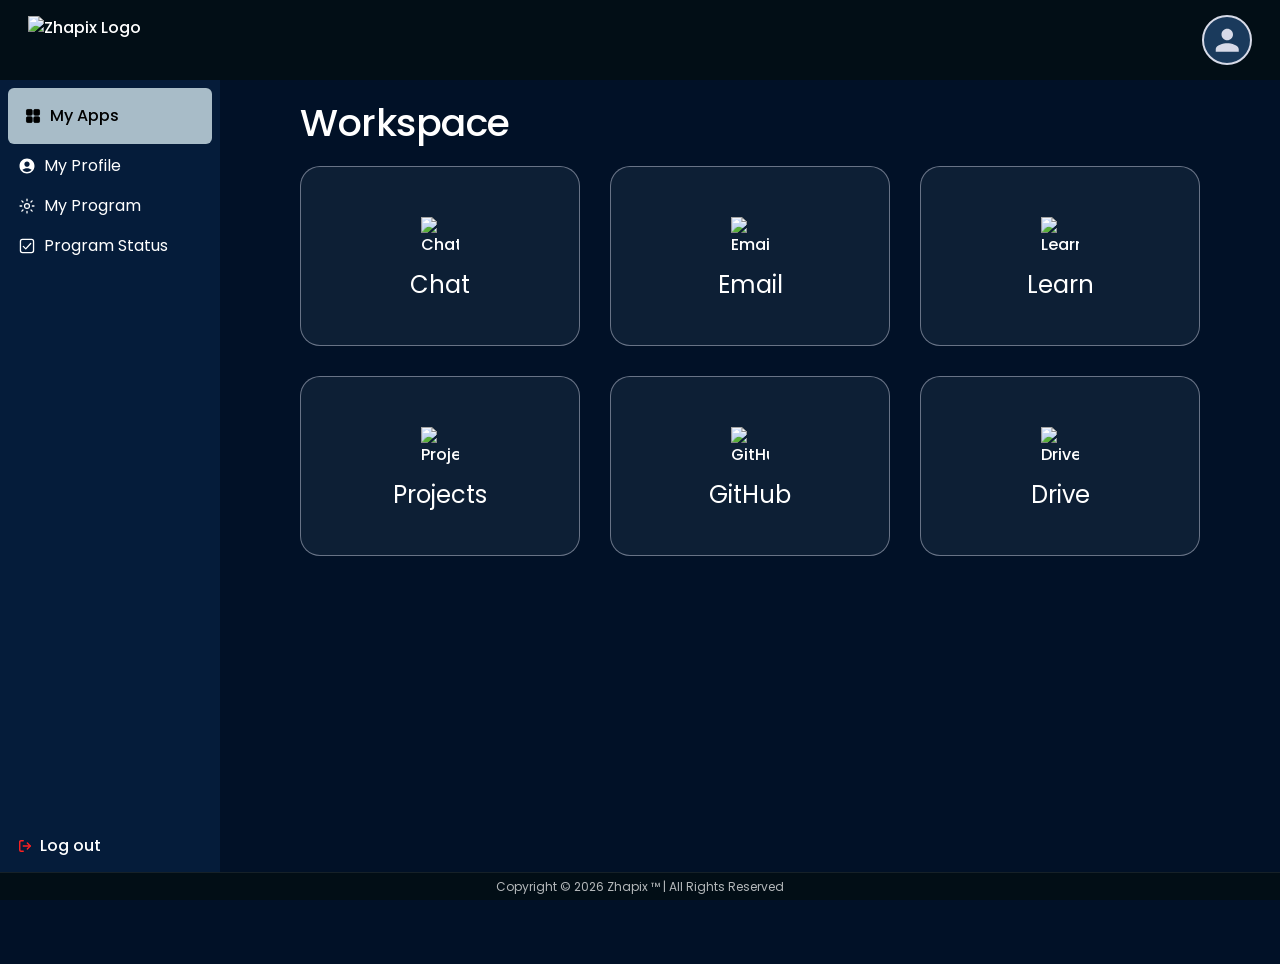
==== commit 553837d8: "Updates" ====
--- a/main.html
+++ b/main.html
@@ -1,17 +1,18 @@
-<!doctype html>
-<html lang="en">
-  <head>
-    <meta charset="UTF-8" />
-
-    <!-- ── Favicon ── -->
-    <link rel="icon" type="image/png" href="./assets/favicon-Dj7_C4QA.png" />
-
-    <meta name="viewport" content="width=device-width, initial-scale=1.0" />
-    <title>IRP Portal</title>
-    <script type="module" crossorigin src="./assets/main-JBxHy-kq.js"></script>
-    <link rel="stylesheet" crossorigin href="./assets/main-CD9CzTqp.css">
-  </head>
-  <body>
-    <div id="root"></div>
-  </body>
+<!doctype html>
+<html lang="en">
+  <head>
+    <meta charset="UTF-8" />
+
+    <!-- ── Favicon ── -->
+    <link rel="icon" type="image/png" href="./assets/favicon-Dj7_C4QA.png" />
+
+    <meta name="viewport" content="width=device-width, initial-scale=1.0" />
+    <title>IRP Portal</title>
+    <script type="module" crossorigin src="./assets/main-DJ846zK8.js"></script>
+    <link rel="stylesheet" crossorigin href="./assets/main-DWeuHaj2.css">
+  </head>
+  <body>
+    <div id="root"></div>+
+  </body>
 </html>
--- a/assets/main-DWeuHaj2.css
+++ b/assets/main-DWeuHaj2.css
@@ -0,0 +1 @@
+@import"https://fonts.googleapis.com/css2?family=Poppins:wght@400;500;600;700&display=swap";@import"https://fonts.googleapis.com/css2?family=Inter:wght@400;700&display=swap";.no-scrollbar{scrollbar-width:none;-ms-overflow-style:none}.no-scrollbar::-webkit-scrollbar{display:none}html,body{height:100%;overflow:hidden;margin:0;padding:0;background-color:#011127}.dashboard-container{height:100vh;height:100dvh;width:100vw;overflow:hidden;background-color:#011127;font-family:Poppins,sans-serif;font-weight:500;display:flex;flex-direction:column}.dashboard-header{position:fixed;top:0;left:0;right:0;height:80px;background-color:#020e16;display:flex;justify-content:space-between;align-items:center;padding:0 28px;gap:16px;z-index:300;flex-shrink:0}.dashboard-logo{display:flex;align-items:center;gap:10px;cursor:pointer}.logo-image{width:171px;height:49px;display:block}.header-username{font-size:15px;font-weight:400;color:#fff;font-family:Poppins,sans-serif;white-space:nowrap;cursor:pointer;transition:color .2s ease,opacity .2s ease}.header-username:hover{color:#7aa5ff;opacity:.9}.profile-avatar-desktop{display:flex;align-items:center;gap:10px;cursor:pointer;z-index:999;pointer-events:all;flex-shrink:0}.profile-avatar-desktop:hover{opacity:.92}.profile-avatar-desktop .MuiAvatar-root{width:50px!important;height:50px!important;border-radius:50%!important;border:2px solid #d7dae8!important;overflow:hidden!important;transition:transform .2s ease,border-color .2s ease}.profile-avatar-desktop:hover .MuiAvatar-root{transform:scale(1.02);border-color:#7aa5ff!important}.profile-avatar-desktop .MuiAvatar-root img{width:100%!important;height:100%!important;object-fit:cover!important;object-position:center top!important;display:block!important}.dashboard-footer{position:fixed;bottom:0;left:0;right:0;height:28px;background-color:#020e16;display:flex;align-items:center;justify-content:center;z-index:300;border-top:1px solid rgba(255,255,255,.08);padding:0}.footer-text{font-size:12px!important;font-weight:400!important;color:#ffffffb3!important;font-family:Poppins,sans-serif!important;text-align:center!important}.mobile-nav{display:none!important}.dashboard-body{position:fixed;inset:80px 0 28px;display:flex;background-color:#011127}.dashboard-sidebar{width:220px;min-width:220px;background:#051c3a;height:100%;display:flex;flex-direction:column;justify-content:space-between;padding:8px}.sidebar-menu{display:flex;flex-direction:column;gap:4px}.sidebar-menu-item{height:36px;padding:0 10px;display:flex;align-items:center;gap:8px;border-radius:0;font-size:16px;font-weight:400;color:#fff;white-space:nowrap}.sidebar-menu-item span{white-space:nowrap}.sidebar-menu-item:hover{background-color:#9fbcc71f;color:#fff}.dashboard-sidebar .sidebar-menu-item.active,.dashboard-sidebar .sidebar-menu-item.active:hover,.dashboard-sidebar .sidebar-menu-item.active:focus,.dashboard-sidebar .sidebar-menu-item.active:active,.dashboard-sidebar button.sidebar-menu-item.active,.dashboard-sidebar button.sidebar-menu-item.active:hover,.dashboard-sidebar .MuiButton-root.sidebar-menu-item.active,.dashboard-sidebar .MuiButtonBase-root.sidebar-menu-item.active,.dashboard-sidebar .MuiListItem-root.sidebar-menu-item.active,.dashboard-sidebar .MuiListItemButton-root.sidebar-menu-item.active{background-color:#a8bcc8!important;background:#a8bcc8!important;color:#000!important;font-weight:500!important;box-shadow:none!important;border-radius:6px!important;text-transform:none!important;min-width:unset!important;width:100%!important;display:flex!important;margin:0!important;padding:0 16px!important;height:56px!important}.dashboard-sidebar .sidebar-menu-item.active:before,.dashboard-sidebar .sidebar-menu-item.active:after{display:none!important}.dashboard-sidebar .sidebar-menu-item.active *,.dashboard-sidebar .sidebar-menu-item.active span,.dashboard-sidebar .sidebar-menu-item.active svg,.dashboard-sidebar .sidebar-menu-item.active .MuiButton-label,.dashboard-sidebar .sidebar-menu-item.active .MuiTypography-root,.dashboard-sidebar .sidebar-menu-item.active .MuiListItemText-root,.dashboard-sidebar .sidebar-menu-item.active .MuiListItemIcon-root{color:#000!important}.dashboard-sidebar .sidebar-menu-item.active svg rect{fill:#000!important;stroke:#000!important}.dashboard-sidebar .sidebar-menu-item.active svg rect[fill=none],.dashboard-sidebar .sidebar-menu-item.active svg rect[stroke]{fill:none!important;stroke:#000!important}.dashboard-sidebar .sidebar-menu-item.active svg circle{stroke:#000!important;fill:none!important}.dashboard-sidebar .sidebar-menu-item.active svg path{stroke:#000!important;fill:none!important}.dashboard-sidebar .sidebar-menu-item.active svg polyline{stroke:#000!important;fill:none!important}.dashboard-sidebar .sidebar-menu-item.active svg line{stroke:#000!important}.dashboard-sidebar .sidebar-menu-item.active .MuiSvgIcon-root{color:#000!important}.sidebar-menu-item svg{width:18px;height:18px}.sidebar-logout{margin-top:auto;height:36px;padding:0 10px;display:flex;align-items:center;gap:8px}.sidebar-logout:hover{background-color:#ffffff0f}.sidebar-logout span{font-size:16px}.sidebar-logout svg{flex-shrink:0;width:14px;height:14px;color:#ff2121}.dashboard-content{flex:1;min-width:0;display:flex;flex-direction:column;overflow-y:auto;overflow-x:hidden;padding:0 60px;background-color:#011127;scrollbar-width:none;-ms-overflow-style:none}.dashboard-content::-webkit-scrollbar{display:none}.welcome-section{padding:0 0 20px;flex-shrink:0;width:100%}.welcome-heading{font-size:38px!important;font-weight:500!important;color:#fff!important;font-family:Poppins,sans-serif!important;line-height:1.2!important;margin:0!important;text-align:left!important;letter-spacing:-.5px!important}.dashboard-main{flex-shrink:0;display:flex;flex-direction:column;padding:20px}.dashboard-grid{display:grid;grid-template-columns:repeat(3,1fr);row-gap:30px;column-gap:30px;width:100%;padding:0;box-sizing:border-box}.app-card{background-color:#0d1f35;border:1px solid rgba(215,218,232,.45);border-radius:20px;width:100%;height:160px;display:flex;flex-direction:column;align-items:center;justify-content:center;gap:10px;cursor:pointer;transition:background-color .25s ease,transform .2s ease,box-shadow .25s ease}.app-card:hover{background-color:#061c3af2;transform:translateY(-4px) scale(1.02);box-shadow:0 12px 40px #00000080;border-color:#d7dae8}.app-card:active{transform:translateY(-2px) scale(1.01);transition:transform .1s ease}.card-icon{width:50px;height:50px;display:flex;align-items:center;justify-content:center;flex-shrink:0;color:#fff}.card-icon svg{width:38px!important;height:38px!important;display:block}.card-icon img{width:38px;height:38px;object-fit:contain;display:block}.card-label{font-size:24px!important;font-weight:400!important;color:#fff!important;font-family:Poppins,sans-serif!important;line-height:1.2!important;margin:0!important;text-align:center}.profile-scroll{height:100%;overflow-y:auto;overflow-x:hidden;padding:0 30px;scrollbar-width:none;-ms-overflow-style:none}.profile-scroll::-webkit-scrollbar{display:none}.profile-page-wrapper{padding:20px 0;width:100%;max-width:100%}.profile-page-wrapper .welcome-heading{text-align:left!important;display:block;width:100%}.profile-page-content{display:flex;flex-direction:row;align-items:stretch;gap:30px;width:100%;margin-top:12px}.profile-page-empty{display:flex;align-items:center;justify-content:center;height:200px}.profile-table-container{border:1px solid rgba(200,194,194,.51);border-radius:20px;overflow:hidden;flex:1;min-width:0}.profile-table-row{display:grid;grid-template-columns:150px 1fr;border-bottom:1px solid rgba(200,194,194,.3)}.profile-table-row:last-child{border-bottom:none}.profile-label-cell{padding:8px 12px;font-size:16px;font-weight:400;font-family:Poppins,sans-serif;background-color:#061c3af2;color:#c8c2c2;border-right:1px solid rgba(200,194,194,.3);word-break:break-word;display:flex;align-items:center}.profile-value-cell{padding:8px 12px;font-size:16px;font-weight:400;font-family:Poppins,sans-serif;background-color:#0d1f35;color:#fff;word-break:break-word;display:flex;align-items:center}.profile-pic-wrap{display:flex;align-items:center;justify-content:center;margin-bottom:4px}.profile-card-box{background-color:#071326;border:1px solid rgba(200,194,194,.51);border-radius:16px;padding:20px 16px;display:flex;flex-direction:column;align-items:center;justify-content:center;gap:8px;width:240px;flex-shrink:0;text-align:center;align-self:stretch}.profile-pic-img{width:120px;height:120px;border-radius:50%;object-fit:cover;object-position:center top;border:3px solid rgba(200,194,194,.51)}.profile-pic-fallback{width:120px;height:120px;border-radius:50%;background-color:#1a3a5c;border:3px solid rgba(200,194,194,.51);display:flex;align-items:center;justify-content:center;overflow:hidden;color:#d7dae8;font-size:32px;font-weight:600;font-family:Poppins,sans-serif}.profile-card-name{font-size:22px;font-weight:500;color:#fff;font-family:Poppins,sans-serif;margin:4px 0 0}.profile-card-role{font-size:16px;color:#9ca3af;font-family:Poppins,sans-serif;font-weight:400;margin:0}.status-badge{display:inline-block;padding:3px 10px;border-radius:30px;font-size:13px;font-weight:500;font-family:Poppins,sans-serif}.status-active{background-color:#377132;color:#f4f7fa;border:1px solid #f4f7fa}.status-inactive{background-color:#d7dae8;color:#020e16;border:1px solid #020e16}.status-badge:not(.status-active):not(.status-inactive){background-color:#374151;color:#9ca3af;border:1px solid #6b7280}.program-scroll{height:100%;overflow-y:auto;overflow-x:hidden;-webkit-overflow-scrolling:touch;scrollbar-width:none;-ms-overflow-style:none}.program-scroll::-webkit-scrollbar{display:none}.program-page-wrapper{padding:28px 0 40px;display:flex;flex-direction:column;gap:20px}.program-main-title{font-size:38px;font-weight:600;color:#fff;font-family:Poppins,sans-serif;margin:0}.program-sub-title{font-size:32px;font-weight:600;color:#62ddf3;font-family:Poppins,sans-serif;margin:0}.program-description{font-size:15px;font-weight:400;color:#ded0d0;font-family:Poppins,sans-serif;line-height:1.6;margin:0}.program-tech-grid{display:grid;grid-template-columns:repeat(4,1fr);gap:12px}.program-tech-chip{background-color:#0d1f35;border:1px solid rgba(215,218,232,.45);border-radius:8px;padding:10px 14px;font-size:14px;font-weight:500;color:#fff;font-family:Poppins,sans-serif;text-align:center}.program-accordion-list{display:flex;flex-direction:column;gap:10px}.program-accordion-card{background-color:#0d1f35;border:1px solid rgba(215,218,232,.45);border-radius:10px;overflow:hidden}.program-accordion-header{width:100%;display:flex;align-items:center;justify-content:space-between;padding:14px 18px;background:transparent;border:none;cursor:pointer;font-family:Poppins,sans-serif}.program-accordion-label{font-size:15px;font-weight:500;color:#fff}.program-accordion-chevron{font-size:18px;color:#fff;transition:transform .2s ease}.program-accordion-chevron.open{transform:rotate(180deg)}.program-accordion-body{list-style:none;padding:0 18px 14px;display:flex;flex-direction:column;gap:8px}.program-list-item{display:flex;align-items:center;gap:10px;font-size:14px;font-weight:400;color:#d1d5db;font-family:Poppins,sans-serif}.program-list-dot{width:8px;height:8px;border-radius:50%;flex-shrink:0}.prog-scroll{height:100%;overflow-y:auto;overflow-x:hidden;-webkit-overflow-scrolling:touch;scrollbar-width:none;-ms-overflow-style:none}.prog-scroll::-webkit-scrollbar{display:none}.prog-wrapper{padding:28px 0 40px;display:flex;flex-direction:column;gap:24px}.prog-main-title{font-size:38px;font-weight:600;color:#fff;font-family:Poppins,sans-serif;margin:0}.prog-table-card{background-color:#0d1f35;border:1px solid rgba(215,218,232,.45);border-radius:12px;overflow:hidden}.prog-table-title{font-size:22px;font-weight:600;color:#fff;font-family:Poppins,sans-serif;padding:16px 20px;border-bottom:1px solid rgba(215,218,232,.2)}.prog-table{width:100%;border-collapse:collapse}.prog-th{padding:12px 20px;font-size:14px;font-weight:600;color:#9ca3af;font-family:Poppins,sans-serif;text-align:left;background-color:#061c3af2;border-bottom:1px solid rgba(215,218,232,.2)}.prog-tr:not(:last-child) td{border-bottom:1px solid rgba(215,218,232,.1)}.prog-td{padding:12px 20px;font-size:14px;font-weight:400;color:#fff;font-family:Poppins,sans-serif}.prog-td--status{width:130px}.prog-badge{display:inline-block;padding:3px 12px;border-radius:30px;font-size:13px;font-weight:500;font-family:Poppins,sans-serif}.prog-badge--completed{background-color:#377132;color:#f4f7fa;border:1px solid #f4f7fa}.prog-badge--inprogress{background-color:#92610a;color:#fef3c7;border:1px solid #fef3c7;white-space:nowrap;text-align:center;display:inline-flex;align-items:center;justify-content:center}.prog-badge--open{background-color:#1e3a5f;color:#93c5fd;border:1px solid #93c5fd}@media(min-width:1400px){.dashboard-content{padding:0 70px}.dashboard-grid{grid-template-columns:repeat(3,1fr);row-gap:30px;column-gap:30px}.app-card{height:180px}}@media(min-width:1024px)and (max-width:1399px){.dashboard-grid{grid-template-columns:repeat(3,1fr);row-gap:30px;column-gap:30px}.app-card{height:180px}}@media(min-width:960px)and (max-width:1023px){.dashboard-grid{grid-template-columns:repeat(3,1fr);row-gap:30px;column-gap:30px}.app-card{height:180px}.card-label{font-size:20px!important}}@media(min-width:768px)and (max-width:1024px){.dashboard-sidebar{background-color:#051c3a;width:200px;min-width:200px;padding:12px 10px 16px}.dashboard-content{padding:0 50px}.dashboard-grid{grid-template-columns:repeat(2,1fr);row-gap:50px;column-gap:30px}.welcome-heading{font-size:32px!important}.card-label{font-size:20px!important}.app-card{height:180px}.profile-page-content{flex-direction:column-reverse!important;align-items:center;justify-content:flex-start;margin-top:20px}.profile-table-container,.profile-card-box{width:100%;max-width:100%}.profile-card-box{height:auto;align-self:auto}.profile-pic-img,.profile-pic-fallback{width:140px;height:140px}.profile-pic-fallback{font-size:36px}.program-tech-grid{grid-template-columns:repeat(2,1fr)}.program-main-title{font-size:28px}.program-sub-title{font-size:22px}.prog-main-title{font-size:30px}.prog-table-title{font-size:20px}.prog-th{font-size:16px}.prog-td{font-size:15px}.prog-badge{font-size:14px}}@media(min-width:600px)and (max-width:767px){.dashboard-header{height:70px;padding:0 20px}.dashboard-body{top:70px;bottom:50px}.dashboard-sidebar{background-color:#051c3a;width:170px;min-width:120px;padding:10px 8px 12px}.sidebar-menu-item{gap:6px;padding:6px 8px;font-size:15px}.sidebar-logout{padding:8px 10px;font-size:16px}.dashboard-content{padding:0 32px}.welcome-section{padding:24px 0 16px}.welcome-heading{font-size:28px!important}.dashboard-grid{grid-template-columns:repeat(2,1fr);row-gap:50px;column-gap:30px}.app-card{height:170px}.card-label{font-size:20px!important}.profile-page-content{flex-direction:column-reverse!important;gap:30px}.profile-table-container,.profile-card-box{width:100%;max-width:100%}.profile-pic-img,.profile-pic-fallback{width:120px;height:120px}.profile-pic-fallback{font-size:32px}.dashboard-footer{height:50px}.profile-label-cell{padding:8px 10px;font-size:14px}.profile-value-cell{padding:8px 10px;font-size:13px}.program-tech-grid{grid-template-columns:repeat(2,1fr)}.program-main-title{font-size:26px}.program-sub-title{font-size:20px}.prog-main-title{font-size:26px}.prog-table-title{font-size:18px}}@media(max-width:375px){.dashboard-header{height:70px;padding:0 12px}.logo-image{width:140px;height:40px}.dashboard-body{top:70px;bottom:50px}.dashboard-content{padding:0!important}.welcome-section{padding:16px 12px 8px}.welcome-heading{font-size:28px!important}.dashboard-grid{grid-template-columns:repeat(2,1fr);row-gap:20px;column-gap:10px;padding:0 12px 12px}.app-card{height:150px;border-radius:16px;gap:6px;padding:8px}.card-icon{width:28px;height:28px}.card-icon svg,.card-icon img{width:28px!important;height:28px!important}.card-label{font-size:16px!important;line-height:1.2}.dashboard-footer{height:50px}.profile-page-wrapper .welcome-heading{padding:16px 12px 12px!important;font-size:28px!important}.profile-page-content{padding:0 12px 12px!important;gap:20px}.profile-card-box{padding:12px;border-radius:10px}.profile-pic-img,.profile-pic-fallback{width:100px;height:100px}.profile-pic-fallback{font-size:24px}.profile-card-name{font-size:18px}.profile-card-role{font-size:14px}.profile-table-container{border-radius:8px}.profile-table-row{grid-template-columns:100px 1fr}.profile-label-cell,.profile-value-cell{padding:8px 10px;font-size:12px}.status-badge{padding:2px 8px;font-size:12px}.program-tech-grid{grid-template-columns:repeat(2,1fr);gap:8px}.program-main-title{font-size:24px}.program-sub-title{font-size:18px}.prog-main-title{font-size:24px}.prog-table-title{font-size:16px;padding:12px 14px}.prog-th,.prog-td{padding:10px 12px;font-size:13px}}@media(min-width:376px)and (max-width:479px){.dashboard-header{height:75px;padding:0 16px}.logo-image{width:145px;height:42px}.dashboard-body{top:75px;bottom:54px}.dashboard-content{padding:0!important}.welcome-section{padding:12px 16px 8px}.welcome-heading{font-size:32px!important}.dashboard-grid{grid-template-columns:repeat(2,1fr);row-gap:20px;column-gap:30px;padding:0 16px 16px}.app-card{height:160px;border-radius:18px;gap:7px;padding:10px}.card-icon{width:30px;height:30px}.card-icon svg,.card-icon img{width:30px!important;height:30px!important}.card-label{font-size:18px!important;line-height:1.2}.dashboard-footer{height:54px}.profile-page-wrapper .welcome-heading{padding:16px 16px 12px!important;font-size:32px!important}.profile-page-content{padding:0 16px 16px!important;gap:20px}.profile-card-box{padding:14px;border-radius:10px}.profile-pic-img,.profile-pic-fallback{width:105px;height:105px}.profile-pic-fallback{font-size:26px}.profile-card-name{font-size:19px}.profile-card-role{font-size:15px}.profile-table-row{grid-template-columns:120px 1fr}.profile-label-cell{padding:9px 11px;font-size:14px}.profile-value-cell{padding:9px 11px;font-size:13px}.status-badge{padding:3px 9px;font-size:13px}.program-tech-grid{grid-template-columns:repeat(2,1fr);gap:8px}.program-main-title{font-size:26px}.program-sub-title{font-size:20px}.prog-main-title{font-size:26px}}@media(max-width:480px){html,body{overflow:auto;height:100dvh;-webkit-overflow-scrolling:touch}.dashboard-container{height:100dvh;min-height:100dvh;overflow:auto;-webkit-overflow-scrolling:touch}.dashboard-header{height:70px;padding:0 20px;justify-content:space-between;gap:12px}.logo-image{width:151px;max-width:160px;height:43px;object-fit:contain;flex-shrink:0}.header-username{display:none}.profile-avatar-desktop .MuiAvatar-root{width:48px!important;height:48px!important;border:2px solid rgba(215,218,232,.78)!important}.dashboard-body{position:fixed;inset:70px 0 64px;overflow:auto;-webkit-overflow-scrolling:touch;display:flex}.dashboard-sidebar{display:none}.dashboard-content{flex:1;width:100%;min-width:0;overflow-y:auto!important;overflow-x:hidden;-webkit-overflow-scrolling:touch;padding:10px 10px 24px!important;background-color:#011127}.dashboard-main{flex:unset!important;display:block!important;overflow:visible!important;height:auto!important;min-height:unset!important;padding:0}.welcome-section{padding:20px 20px 20px 26px}.welcome-heading{font-size:32px!important;line-height:1.3!important}.dashboard-grid{grid-template-columns:repeat(2,1fr);row-gap:50px;column-gap:20px;padding:0 16px 16px}.app-card{height:150px;min-height:150px;max-height:150px;border-radius:18px;padding:10px;gap:7px;transition:none}.app-card:hover,.app-card:focus,.app-card:focus-visible,.app-card:active{transform:none;box-shadow:none;outline:none;border:1px solid rgba(215,218,232,.45)}.card-icon{width:28px;height:28px}.card-icon svg,.card-icon img{width:28px!important;height:28px!important;object-fit:contain}.card-label{font-size:16px!important;padding:0!important;line-height:1.2}.dashboard-footer{height:64px;background-color:#061c3a;border-top:1px solid rgba(143,181,238,.25);justify-content:space-around;padding:0}.footer-text{display:none!important}.mobile-nav{display:flex!important;width:100%;height:100%;align-items:center;justify-content:space-around;padding:0 12px}.mobile-nav-item{flex:1;min-width:60px;height:64px;display:flex;flex-direction:column;align-items:center;justify-content:center;gap:4px;cursor:pointer;-webkit-user-select:none;user-select:none;padding:4px 0;-webkit-tap-highlight-color:transparent}.mobile-nav-item span{font-size:11px;font-family:Poppins,sans-serif;font-weight:400;line-height:1;color:#ffffff80}.mobile-nav-icon{display:flex;align-items:center;justify-content:center;width:64px;height:32px;border-radius:16px;background:transparent;transition:background-color .2s ease}.mobile-nav-icon svg{width:20px!important;height:20px!important;display:block;flex-shrink:0;color:#fff!important}.mobile-nav-item:not(.active) span{color:#fff}.mobile-nav-item.active span{color:#fff!important;font-weight:600}.mobile-nav-item.active .mobile-nav-icon{background-color:#a8bcc8!important;border-radius:16px!important}.mobile-nav-item.active .mobile-nav-icon svg,.mobile-nav-item.active .mobile-nav-icon .MuiSvgIcon-root{color:#000!important;fill:#000!important}.profile-scroll{overflow:visible!important;height:auto!important;display:block!important;padding:0!important}.profile-page-wrapper{padding:0;overflow:visible;height:auto}.profile-page-wrapper .welcome-heading{padding:16px 16px 12px!important;font-size:35px!important;display:block}.profile-page-content{flex-direction:column-reverse!important;align-items:stretch!important;justify-content:flex-start!important;gap:30px;padding:10px 16px 16px!important;margin-top:16px}.profile-card-box{border-radius:10px;padding:16px;margin:0;width:100%;height:auto;max-width:100%;gap:8px}.profile-pic-wrap{margin-bottom:10px}.profile-pic-img{width:109px;height:107px;border:2px solid rgba(200,194,194,.51)}.profile-pic-fallback{width:109px;height:107px;border:2px solid rgba(200,194,194,.51);background-color:#2d3748;font-size:28px}.profile-card-name{font-size:20px;line-height:1.3}.profile-card-role{font-size:18px;font-weight:400;color:#fff;line-height:1.3}.profile-table-container{margin:0;border-radius:8px;border:1px solid rgba(255,255,255,.2);width:100%;height:auto;max-width:100%;padding:0}.profile-table-row{grid-template-columns:130px 1fr;border-bottom:1px solid rgba(200,194,194,.51)}.profile-label-cell{padding:10px 12px;font-size:15px;font-weight:500;background-color:#011127;border-right:1px solid rgba(200,194,194,.51);border-bottom:1px solid rgba(200,194,194,.51);line-height:1.4}.profile-value-cell{padding:10px 12px;font-size:15px;background-color:#091f3d;border-bottom:1px solid rgba(200,194,194,.51);line-height:1.4}.status-badge{padding:3px 10px;font-size:15px;letter-spacing:.2px}.status-active{background-color:#377132;color:#f4f7fa;border:1px solid #f4f7fa}.status-inactive{background-color:#2d2d2d;color:#d1d5db;border:1.5px solid #6b7280}.program-scroll{height:auto;overflow:visible}.program-page-wrapper{padding:16px 16px 24px;gap:16px}.program-tech-grid{grid-template-columns:repeat(2,1fr);gap:8px}.program-main-title{font-size:24px}.program-sub-title{font-size:18px}.program-accordion-header{padding:12px 14px}.program-accordion-body{padding:0 14px 12px}.prog-scroll{height:auto;overflow:visible}.prog-wrapper{padding:16px 16px 24px;gap:16px}.prog-main-title{font-size:24px}.prog-table-title{font-size:16px;padding:12px 14px}.prog-th,.prog-td{padding:10px 12px;font-size:13px}}@media(max-height:500px)and (max-width:900px){.dashboard-header{height:80px!important}.dashboard-body{top:80px!important;bottom:28px!important}.dashboard-footer,.mobile-nav{height:28px!important}.dashboard-content{overflow-x:hidden!important;-webkit-overflow-scrolling:touch!important}.welcome-heading{font-size:24px!important}.card-label{font-size:16px!important}.app-card{height:160px!important}.card-icon svg,.card-icon img{width:24px!important;height:24px!important}.dashboard-grid{row-gap:20px!important;column-gap:30px!important}.prog-main-title,.program-main-title{font-size:22px!important}}@media(-webkit-min-device-pixel-ratio:2),(min-resolution:192dpi){.app-card,.profile-table-container,.profile-card-box{border-width:.5px}}@media(prefers-reduced-motion:reduce){*{animation-duration:.01ms!important;animation-iteration-count:1!important;transition-duration:.01ms!important}.app-card:hover,.app-card:active{transform:none}}*{margin:0;padding:0;box-sizing:border-box}body{font-family:Inter,sans-serif;background-color:#2f3b47;color:#fff;line-height:1.6}a{text-decoration:none;color:inherit}button{font-family:inherit;cursor:pointer}.text-center{text-align:center}.mt-2{margin-top:.5rem}.mb-2{margin-bottom:.5rem}
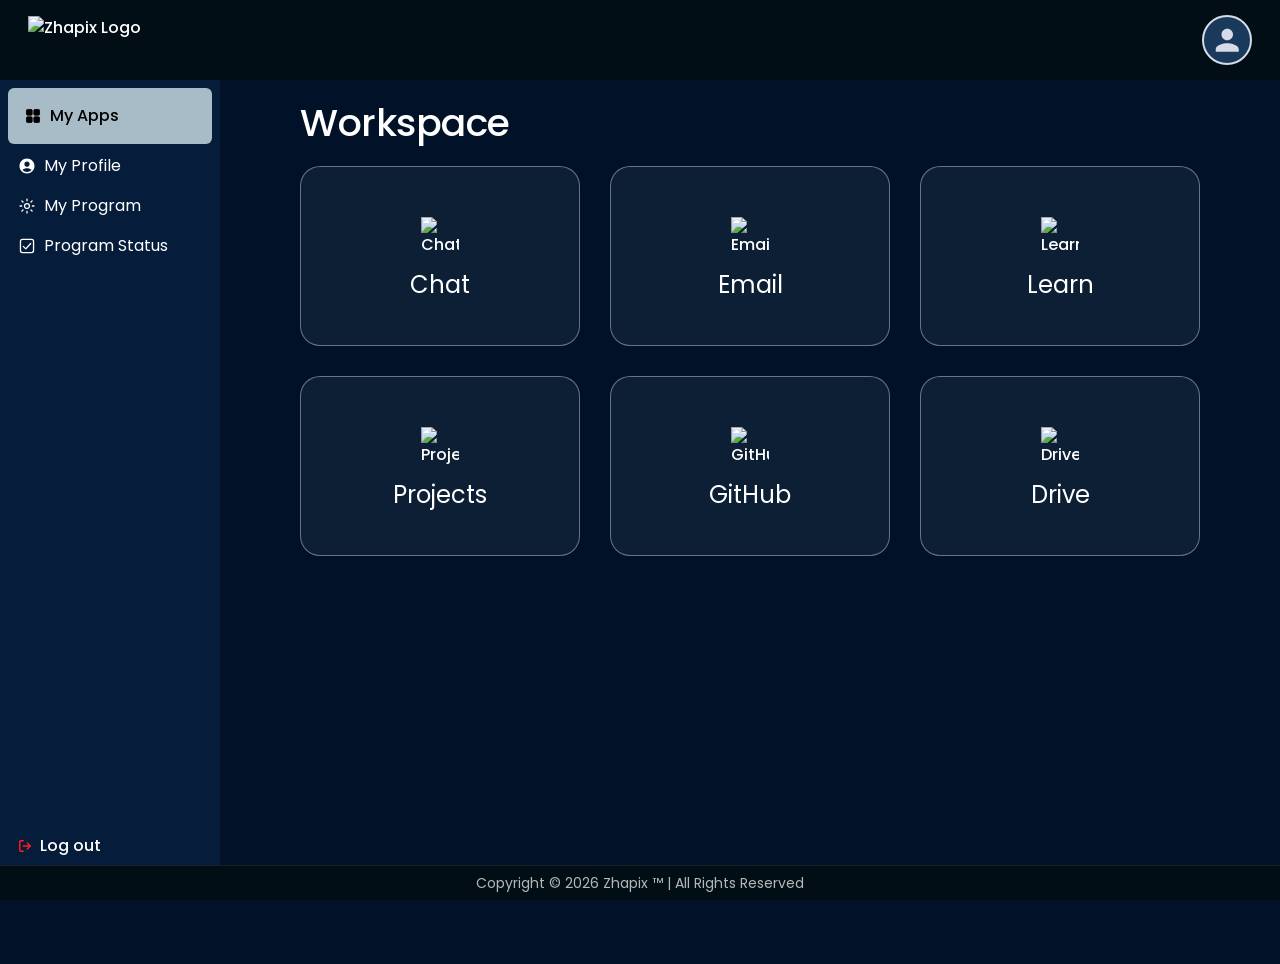
==== commit 0ec257d1: "Updates" ====
--- a/main.html
+++ b/main.html
@@ -8,8 +8,8 @@
 
     <meta name="viewport" content="width=device-width, initial-scale=1.0" />
     <title>IRP Portal</title>
-    <script type="module" crossorigin src="./assets/main-DJ846zK8.js"></script>
-    <link rel="stylesheet" crossorigin href="./assets/main-DWeuHaj2.css">
+    <script type="module" crossorigin src="./assets/main-k27u5d5S.js"></script>
+    <link rel="stylesheet" crossorigin href="./assets/main-D4jx29Ch.css">
   </head>
   <body>
     <div id="root"></div>
--- a/assets/main-D4jx29Ch.css
+++ b/assets/main-D4jx29Ch.css
@@ -0,0 +1 @@
+@import"https://fonts.googleapis.com/css2?family=Poppins:wght@400;500;600;700&display=swap";@import"https://fonts.googleapis.com/css2?family=Inter:wght@400;700&display=swap";.no-scrollbar{scrollbar-width:none;-ms-overflow-style:none}.no-scrollbar::-webkit-scrollbar{display:none}html,body{height:100%;overflow:hidden;margin:0;padding:0;background-color:#011127}.dashboard-container{height:100vh;height:100dvh;width:100vw;overflow:hidden;background-color:#011127;font-family:Poppins,sans-serif;font-weight:500;display:flex;flex-direction:column}.dashboard-header{position:fixed;top:0;left:0;right:0;height:80px;background-color:#020e16;display:flex;justify-content:space-between;align-items:center;padding:0 28px;gap:16px;z-index:300;flex-shrink:0}.dashboard-logo{display:flex;align-items:center;gap:10px;cursor:pointer}.logo-image{width:171px;height:49px;display:block}.header-username{font-size:15px;font-weight:400;color:#fff;font-family:Poppins,sans-serif;white-space:nowrap;cursor:pointer;transition:color .2s ease,opacity .2s ease}.header-username:hover{color:#7aa5ff;opacity:.9}.profile-avatar-desktop{display:flex;align-items:center;gap:10px;cursor:pointer;z-index:999;pointer-events:all;flex-shrink:0}.profile-avatar-desktop:hover{opacity:.92}.profile-avatar-desktop .MuiAvatar-root{width:50px!important;height:50px!important;border-radius:50%!important;border:2px solid #d7dae8!important;overflow:hidden!important;transition:transform .2s ease,border-color .2s ease}.profile-avatar-desktop:hover .MuiAvatar-root{transform:scale(1.02);border-color:#7aa5ff!important}.profile-avatar-desktop .MuiAvatar-root img{width:100%!important;height:100%!important;object-fit:cover!important;object-position:center top!important;display:block!important}.dashboard-footer{position:fixed;bottom:0;left:0;right:0;height:35px;background-color:#020e16;display:flex;align-items:center;justify-content:center;z-index:300;border-top:1px solid rgba(255,255,255,.08);padding:0}.footer-text{font-size:14px!important;font-weight:400!important;color:#ffffffb3!important;font-family:Poppins,sans-serif!important;text-align:center!important}.mobile-nav{display:none!important}.dashboard-body{position:fixed;inset:80px 0 28px;display:flex;background-color:#011127}.dashboard-sidebar{width:220px;min-width:220px;background:#051c3a;height:100%;display:flex;flex-direction:column;justify-content:space-between;padding:8px}.sidebar-menu{display:flex;flex-direction:column;gap:4px}.sidebar-menu-item{height:36px;padding:0 10px;display:flex;align-items:center;gap:8px;border-radius:0;font-size:16px;font-weight:400;color:#fff;white-space:nowrap;cursor:pointer;-webkit-user-select:none;user-select:none}.sidebar-menu-item span{white-space:nowrap}.sidebar-menu-item:hover{background-color:#9fbcc71f;color:#fff}.dashboard-sidebar .sidebar-menu-item.active,.dashboard-sidebar .sidebar-menu-item.active:hover,.dashboard-sidebar .sidebar-menu-item.active:focus,.dashboard-sidebar .sidebar-menu-item.active:active,.dashboard-sidebar button.sidebar-menu-item.active,.dashboard-sidebar button.sidebar-menu-item.active:hover,.dashboard-sidebar .MuiButton-root.sidebar-menu-item.active,.dashboard-sidebar .MuiButtonBase-root.sidebar-menu-item.active,.dashboard-sidebar .MuiListItem-root.sidebar-menu-item.active,.dashboard-sidebar .MuiListItemButton-root.sidebar-menu-item.active{background-color:#a8bcc8!important;background:#a8bcc8!important;color:#000!important;font-weight:500!important;box-shadow:none!important;border-radius:6px!important;text-transform:none!important;min-width:unset!important;width:100%!important;display:flex!important;margin:0!important;padding:0 16px!important;height:56px!important}.dashboard-sidebar .sidebar-menu-item.active:before,.dashboard-sidebar .sidebar-menu-item.active:after{display:none!important}.dashboard-sidebar .sidebar-menu-item.active *,.dashboard-sidebar .sidebar-menu-item.active span,.dashboard-sidebar .sidebar-menu-item.active svg,.dashboard-sidebar .sidebar-menu-item.active .MuiButton-label,.dashboard-sidebar .sidebar-menu-item.active .MuiTypography-root,.dashboard-sidebar .sidebar-menu-item.active .MuiListItemText-root,.dashboard-sidebar .sidebar-menu-item.active .MuiListItemIcon-root{color:#000!important}.dashboard-sidebar .sidebar-menu-item.active svg rect{fill:#000!important;stroke:#000!important}.dashboard-sidebar .sidebar-menu-item.active svg rect[fill=none],.dashboard-sidebar .sidebar-menu-item.active svg rect[stroke]{fill:none!important;stroke:#000!important}.dashboard-sidebar .sidebar-menu-item.active svg circle{stroke:#000!important;fill:none!important}.dashboard-sidebar .sidebar-menu-item.active svg path{stroke:#000!important;fill:#000!important}.dashboard-sidebar .sidebar-menu-item.active svg polyline{stroke:#000!important;fill:none!important}.dashboard-sidebar .sidebar-menu-item.active svg line{stroke:#000!important}.dashboard-sidebar .sidebar-menu-item.active .MuiSvgIcon-root{color:#000!important}.sidebar-menu-item svg{width:18px;height:18px}.sidebar-logout{margin-top:auto;height:36px;padding:0 10px;display:flex;align-items:center;gap:8px;cursor:pointer;-webkit-user-select:none;user-select:none}.sidebar-logout:hover{background-color:#ffffff0f}.sidebar-logout span{font-size:16px}.sidebar-logout svg{flex-shrink:0;width:14px;height:14px;color:#ff2121}.dashboard-content{flex:1;min-width:0;display:flex;flex-direction:column;overflow-y:auto;overflow-x:hidden;padding:0 60px;background-color:#011127;scrollbar-width:none;-ms-overflow-style:none}.dashboard-content::-webkit-scrollbar{display:none}.welcome-section{padding:0 0 20px;flex-shrink:0;width:100%}.welcome-heading{font-size:38px!important;font-weight:500!important;color:#fff!important;font-family:Poppins,sans-serif!important;line-height:1.2!important;margin:0!important;text-align:left!important;letter-spacing:-.5px!important}.dashboard-main{flex-shrink:0;display:flex;flex-direction:column;padding:20px}.dashboard-grid{display:grid;grid-template-columns:repeat(3,1fr);row-gap:30px;column-gap:30px;width:100%;padding:0;box-sizing:border-box}.app-card{background-color:#0d1f35;border:1px solid rgba(215,218,232,.45);border-radius:20px;width:100%;height:160px;display:flex;flex-direction:column;align-items:center;justify-content:center;gap:10px;cursor:pointer;transition:background-color .25s ease,transform .2s ease,box-shadow .25s ease}.app-card:hover{background-color:#061c3af2;transform:translateY(-4px) scale(1.02);box-shadow:0 12px 40px #00000080;border-color:#d7dae8}.app-card:active{transform:translateY(-2px) scale(1.01);transition:transform .1s ease}.card-icon{width:50px;height:50px;display:flex;align-items:center;justify-content:center;flex-shrink:0;color:#fff}.card-icon svg{width:38px!important;height:38px!important;display:block}.card-icon img{width:38px;height:38px;object-fit:contain;display:block}.card-label{font-size:24px!important;font-weight:400!important;color:#fff!important;font-family:Poppins,sans-serif!important;line-height:1.2!important;margin:0!important;text-align:center}.profile-scroll{height:100%;overflow-y:auto;overflow-x:hidden;padding:0 30px;scrollbar-width:none;-ms-overflow-style:none}.profile-scroll::-webkit-scrollbar{display:none}.profile-page-wrapper{padding:20px 0;width:100%;max-width:100%}.profile-page-wrapper .welcome-heading{text-align:left!important;display:block;width:100%}.profile-page-content{display:flex;flex-direction:row;align-items:stretch;gap:30px;width:100%;margin-top:12px}.profile-page-empty{display:flex;align-items:center;justify-content:center;height:200px}.profile-table-container{border:1px solid rgba(200,194,194,.51);border-radius:20px;overflow:hidden;flex:1;min-width:0}.profile-table-row{display:grid;grid-template-columns:150px 1fr;border-bottom:1px solid rgba(200,194,194,.3)}.profile-table-row:last-child{border-bottom:none}.profile-label-cell{padding:8px 12px;font-size:16px;font-weight:400;font-family:Poppins,sans-serif;background-color:#061c3af2;color:#c8c2c2;border-right:1px solid rgba(200,194,194,.3);word-break:break-word;display:flex;align-items:center}.profile-value-cell{padding:8px 12px;font-size:16px;font-weight:400;font-family:Poppins,sans-serif;background-color:#0d1f35;color:#fff;word-break:break-word;display:flex;align-items:center}.profile-pic-wrap{display:flex;align-items:center;justify-content:center;margin-bottom:4px}.profile-card-box{background-color:#071326;border:1px solid rgba(200,194,194,.51);border-radius:16px;padding:20px 16px;display:flex;flex-direction:column;align-items:center;justify-content:center;gap:8px;width:240px;flex-shrink:0;text-align:center;align-self:stretch}.profile-pic-img{width:120px;height:120px;border-radius:50%;object-fit:cover;object-position:center top;border:3px solid rgba(200,194,194,.51)}.profile-pic-fallback{width:120px;height:120px;border-radius:50%;background-color:#1a3a5c;border:3px solid rgba(200,194,194,.51);display:flex;align-items:center;justify-content:center;overflow:hidden;color:#d7dae8;font-size:32px;font-weight:600;font-family:Poppins,sans-serif}.profile-card-name{font-size:22px;font-weight:500;color:#fff;font-family:Poppins,sans-serif;margin:4px 0 0}.profile-card-role{font-size:16px;color:#9ca3af;font-family:Poppins,sans-serif;font-weight:400;margin:0}.status-badge{display:inline-block;padding:3px 10px;border-radius:30px;font-size:13px;font-weight:500;font-family:Poppins,sans-serif}.status-active{background-color:#377132;color:#f4f7fa;border:1px solid #f4f7fa}.status-inactive{background-color:#d7dae8;color:#020e16;border:1px solid #020e16}.status-badge:not(.status-active):not(.status-inactive){background-color:#374151;color:#9ca3af;border:1px solid #6b7280}.program-scroll{height:100%;overflow-y:auto;overflow-x:hidden;-webkit-overflow-scrolling:touch;scrollbar-width:none;-ms-overflow-style:none}.program-scroll::-webkit-scrollbar{display:none}.program-page-wrapper{padding:28px 0 40px;display:flex;flex-direction:column;gap:20px}.program-main-title{font-size:38px;font-weight:600;color:#fff;font-family:Poppins,sans-serif;margin:0}.program-sub-title{font-size:32px;font-weight:600;color:#62ddf3;font-family:Poppins,sans-serif;margin:0}.program-description{font-size:15px;font-weight:400;color:#ded0d0;font-family:Poppins,sans-serif;line-height:1.6;margin:0}.program-tech-grid{display:grid;grid-template-columns:repeat(4,1fr);gap:12px}.program-tech-chip{background-color:#0d1f35;border:1px solid rgba(215,218,232,.45);border-radius:8px;padding:10px 14px;font-size:14px;font-weight:500;color:#fff;font-family:Poppins,sans-serif;text-align:center}.program-accordion-list{display:flex;flex-direction:column;gap:10px}.program-accordion-card{background-color:#0d1f35;border:1px solid rgba(215,218,232,.45);border-radius:10px;overflow:hidden}.program-accordion-header{width:100%;display:flex;align-items:center;justify-content:space-between;padding:14px 18px;background:transparent;border:none;cursor:pointer;font-family:Poppins,sans-serif}.program-accordion-label{font-size:15px;font-weight:500;color:#fff}.program-accordion-chevron{font-size:18px;color:#fff;transition:transform .2s ease}.program-accordion-chevron.open{transform:rotate(180deg)}.program-accordion-body{list-style:none;padding:0 18px 14px;display:flex;flex-direction:column;gap:8px}.program-list-item{display:flex;align-items:center;gap:10px;font-size:14px;font-weight:400;color:#d1d5db;font-family:Poppins,sans-serif}.program-list-dot{width:8px;height:8px;border-radius:50%;flex-shrink:0}.prog-scroll{height:100%;overflow-y:auto;overflow-x:hidden;-webkit-overflow-scrolling:touch;scrollbar-width:none;-ms-overflow-style:none}.prog-scroll::-webkit-scrollbar{display:none}.prog-wrapper{padding:28px 0 40px;display:flex;flex-direction:column;gap:24px}.prog-main-title{font-size:38px;font-weight:600;color:#fff;font-family:Poppins,sans-serif;margin:0}.prog-table-card{background-color:#0d1f35;border:1px solid rgba(215,218,232,.45);border-radius:12px;overflow:hidden}.prog-table-title{font-size:22px;font-weight:600;color:#fff;font-family:Poppins,sans-serif;padding:16px 20px;border-bottom:1px solid rgba(215,218,232,.2)}.prog-table{width:100%;border-collapse:collapse}.prog-th{padding:12px 20px;font-size:14px;font-weight:600;color:#9ca3af;font-family:Poppins,sans-serif;text-align:left;background-color:#061c3af2;border-bottom:1px solid rgba(215,218,232,.2)}.prog-tr:not(:last-child) td{border-bottom:1px solid rgba(215,218,232,.1)}.prog-td{padding:12px 20px;font-size:14px;font-weight:400;color:#fff;font-family:Poppins,sans-serif}.prog-td--status{width:130px}.prog-badge{display:inline-block;padding:3px 12px;border-radius:30px;font-size:13px;font-weight:500;font-family:Poppins,sans-serif}.prog-badge--completed{background-color:#377132;color:#f4f7fa;border:1px solid #f4f7fa}.prog-badge--inprogress{background-color:#92610a;color:#fef3c7;border:1px solid #fef3c7;white-space:nowrap;text-align:center;display:inline-flex;align-items:center;justify-content:center}.prog-badge--open{background-color:#1e3a5f;color:#93c5fd;border:1px solid #93c5fd}@media(min-width:1400px){.dashboard-content{padding:0 70px}.dashboard-grid{grid-template-columns:repeat(3,1fr);row-gap:30px;column-gap:30px}.app-card{height:180px}}@media(min-width:1024px)and (max-width:1399px){.dashboard-grid{grid-template-columns:repeat(3,1fr);row-gap:30px;column-gap:30px}.app-card{height:180px}}@media(min-width:960px)and (max-width:1023px){.dashboard-grid{grid-template-columns:repeat(3,1fr);row-gap:30px;column-gap:30px}.app-card{height:180px}.card-label{font-size:20px!important}}@media(min-width:768px)and (max-width:1024px){.dashboard-sidebar{background-color:#051c3a;width:200px;min-width:200px;padding:12px 10px 16px}.dashboard-content{padding:0 50px}.dashboard-grid{grid-template-columns:repeat(2,1fr);row-gap:50px;column-gap:30px}.welcome-heading{font-size:32px!important}.card-label{font-size:20px!important}.app-card{height:180px}.profile-page-content{flex-direction:column-reverse!important;align-items:center;justify-content:flex-start;margin-top:20px}.profile-table-container,.profile-card-box{width:100%;max-width:100%}.profile-card-box{height:auto;align-self:auto}.profile-pic-img,.profile-pic-fallback{width:140px;height:140px}.profile-pic-fallback{font-size:36px}.program-tech-grid{grid-template-columns:repeat(2,1fr)}.program-main-title{font-size:28px}.program-sub-title{font-size:22px}.prog-main-title{font-size:30px}.prog-table-title{font-size:20px}.prog-th{font-size:16px}.prog-td{font-size:15px}.prog-badge{font-size:14px}}@media(min-width:600px)and (max-width:767px){.dashboard-header{height:70px;padding:0 20px}.dashboard-body{top:70px;bottom:50px}.dashboard-sidebar{background-color:#051c3a;width:170px;min-width:120px;padding:10px 8px 12px}.sidebar-menu-item{gap:6px;padding:6px 8px;font-size:15px}.sidebar-logout{padding:8px 10px;font-size:16px}.dashboard-content{padding:0 32px}.welcome-section{padding:24px 0 16px}.welcome-heading{font-size:28px!important}.dashboard-grid{grid-template-columns:repeat(2,1fr);row-gap:50px;column-gap:30px}.app-card{height:170px}.card-label{font-size:20px!important}.profile-page-content{flex-direction:column-reverse!important;gap:30px}.profile-table-container,.profile-card-box{width:100%;max-width:100%}.profile-pic-img,.profile-pic-fallback{width:120px;height:120px}.profile-pic-fallback{font-size:32px}.dashboard-footer{height:50px}.profile-label-cell{padding:8px 10px;font-size:14px}.profile-value-cell{padding:8px 10px;font-size:13px}.program-tech-grid{grid-template-columns:repeat(2,1fr)}.program-main-title{font-size:26px}.program-sub-title{font-size:20px}.prog-main-title{font-size:26px}.prog-table-title{font-size:18px}}@media(max-width:375px){.dashboard-header{height:70px;padding:0 12px}.logo-image{width:140px;height:40px}.dashboard-body{top:70px;bottom:50px}.dashboard-content{padding:0!important}.welcome-section{padding:16px 12px 8px}.welcome-heading{font-size:28px!important}.dashboard-grid{grid-template-columns:repeat(2,1fr);row-gap:20px;column-gap:10px;padding:0 12px 12px}.app-card{height:150px;border-radius:16px;gap:6px;padding:8px}.card-icon{width:28px;height:28px}.card-icon svg,.card-icon img{width:28px!important;height:28px!important}.card-label{font-size:16px!important;line-height:1.2}.dashboard-footer{height:50px}.profile-page-wrapper .welcome-heading{padding:16px 12px 12px!important;font-size:28px!important}.profile-page-content{padding:0 12px 12px!important;gap:20px}.profile-card-box{padding:12px;border-radius:10px}.profile-pic-img,.profile-pic-fallback{width:100px;height:100px}.profile-pic-fallback{font-size:24px}.profile-card-name{font-size:18px}.profile-card-role{font-size:14px}.profile-table-container{border-radius:8px}.profile-table-row{grid-template-columns:100px 1fr}.profile-label-cell,.profile-value-cell{padding:8px 10px;font-size:12px}.status-badge{padding:2px 8px;font-size:12px}.program-tech-grid{grid-template-columns:repeat(2,1fr);gap:8px}.program-main-title{font-size:24px}.program-sub-title{font-size:18px}.prog-main-title{font-size:24px}.prog-table-title{font-size:16px;padding:12px 14px}.prog-th,.prog-td{padding:10px 12px;font-size:13px}}@media(min-width:376px)and (max-width:479px){.dashboard-header{height:75px;padding:0 16px}.logo-image{width:145px;height:42px}.dashboard-body{top:75px;bottom:54px}.dashboard-content{padding:0!important}.welcome-section{padding:12px 16px 8px}.welcome-heading{font-size:32px!important}.dashboard-grid{grid-template-columns:repeat(2,1fr);row-gap:20px;column-gap:30px;padding:0 16px 16px}.app-card{height:160px;border-radius:18px;gap:7px;padding:10px}.card-icon{width:30px;height:30px}.card-icon svg,.card-icon img{width:30px!important;height:30px!important}.card-label{font-size:18px!important;line-height:1.2}.dashboard-footer{height:54px}.profile-page-wrapper .welcome-heading{padding:16px 16px 12px!important;font-size:32px!important}.profile-page-content{padding:0 16px 16px!important;gap:20px}.profile-card-box{padding:14px;border-radius:10px}.profile-pic-img,.profile-pic-fallback{width:105px;height:105px}.profile-pic-fallback{font-size:26px}.profile-card-name{font-size:19px}.profile-card-role{font-size:15px}.profile-table-row{grid-template-columns:120px 1fr}.profile-label-cell{padding:9px 11px;font-size:14px}.profile-value-cell{padding:9px 11px;font-size:13px}.status-badge{padding:3px 9px;font-size:13px}.program-tech-grid{grid-template-columns:repeat(2,1fr);gap:8px}.program-main-title{font-size:26px}.program-sub-title{font-size:20px}.prog-main-title{font-size:26px}}@media(max-width:480px){html,body{overflow:auto;height:100dvh;-webkit-overflow-scrolling:touch}.dashboard-container{height:100dvh;min-height:100dvh;overflow:auto;-webkit-overflow-scrolling:touch}.dashboard-header{height:70px;padding:0 20px;justify-content:space-between;gap:12px}.logo-image{width:151px;max-width:160px;height:43px;object-fit:contain;flex-shrink:0}.header-username{display:none}.profile-avatar-desktop .MuiAvatar-root{width:48px!important;height:48px!important;border:2px solid rgba(215,218,232,.78)!important}.dashboard-body{position:fixed;inset:70px 0 64px;overflow:auto;-webkit-overflow-scrolling:touch;display:flex}.dashboard-sidebar{display:none}.dashboard-content{flex:1;width:100%;min-width:0;overflow-y:auto!important;overflow-x:hidden;-webkit-overflow-scrolling:touch;padding:10px 10px 24px!important;background-color:#011127}.dashboard-main{flex:unset!important;display:block!important;overflow:visible!important;height:auto!important;min-height:unset!important;padding:0}.welcome-section{padding:20px 20px 20px 26px}.welcome-heading{font-size:32px!important;line-height:1.3!important}.dashboard-grid{grid-template-columns:repeat(2,1fr);row-gap:50px;column-gap:20px;padding:0 16px 16px}.app-card{height:150px;min-height:150px;max-height:150px;border-radius:18px;padding:10px;gap:7px;transition:none}.app-card:hover,.app-card:focus,.app-card:focus-visible,.app-card:active{transform:none;box-shadow:none;outline:none;border:1px solid rgba(215,218,232,.45)}.card-icon{width:28px;height:28px}.card-icon svg,.card-icon img{width:28px!important;height:28px!important;object-fit:contain}.card-label{font-size:16px!important;padding:0!important;line-height:1.2}.dashboard-footer{height:64px;background-color:#061c3a;border-top:1px solid rgba(143,181,238,.25);justify-content:space-around;padding:0}.footer-text{display:none!important}.mobile-nav{display:flex!important;width:100%;height:100%;align-items:center;justify-content:space-around;padding:0 12px}.mobile-nav-item{flex:1;min-width:60px;height:64px;display:flex;flex-direction:column;align-items:center;justify-content:center;gap:4px;cursor:pointer;-webkit-user-select:none;user-select:none;padding:4px 0;-webkit-tap-highlight-color:transparent}.mobile-nav-item span{font-size:11px;font-family:Poppins,sans-serif;font-weight:400;line-height:1;color:#ffffff80}.mobile-nav-icon{display:flex;align-items:center;justify-content:center;width:64px;height:32px;border-radius:16px;background:transparent;transition:background-color .2s ease}.mobile-nav-icon svg{width:20px!important;height:20px!important;display:block;flex-shrink:0;color:#fff!important}.mobile-nav-item:not(.active) span{color:#fff}.mobile-nav-item.active span{color:#fff!important;font-weight:600}.mobile-nav-item.active .mobile-nav-icon{background-color:#a8bcc8!important;border-radius:16px!important}.mobile-nav-item.active .mobile-nav-icon svg,.mobile-nav-item.active .mobile-nav-icon .MuiSvgIcon-root{color:#000!important;fill:#000!important}.profile-scroll{overflow:visible!important;height:auto!important;display:block!important;padding:0!important}.profile-page-wrapper{padding:0;overflow:visible;height:auto}.profile-page-wrapper .welcome-heading{padding:16px 16px 12px!important;font-size:35px!important;display:block}.profile-page-content{flex-direction:column-reverse!important;align-items:stretch!important;justify-content:flex-start!important;gap:30px;padding:10px 16px 16px!important;margin-top:16px}.profile-card-box{border-radius:10px;padding:16px;margin:0;width:100%;height:auto;max-width:100%;gap:8px}.profile-pic-wrap{margin-bottom:10px}.profile-pic-img{width:109px;height:107px;border:2px solid rgba(200,194,194,.51)}.profile-pic-fallback{width:109px;height:107px;border:2px solid rgba(200,194,194,.51);background-color:#2d3748;font-size:28px}.profile-card-name{font-size:20px;line-height:1.3}.profile-card-role{font-size:18px;font-weight:400;color:#fff;line-height:1.3}.profile-table-container{margin:0;border-radius:8px;border:1px solid rgba(255,255,255,.2);width:100%;height:auto;max-width:100%;padding:0}.profile-table-row{grid-template-columns:130px 1fr;border-bottom:1px solid rgba(200,194,194,.51)}.profile-label-cell{padding:10px 12px;font-size:15px;font-weight:500;background-color:#011127;border-right:1px solid rgba(200,194,194,.51);border-bottom:1px solid rgba(200,194,194,.51);line-height:1.4}.profile-value-cell{padding:10px 12px;font-size:15px;background-color:#091f3d;border-bottom:1px solid rgba(200,194,194,.51);line-height:1.4}.status-badge{padding:3px 10px;font-size:15px;letter-spacing:.2px}.status-active{background-color:#377132;color:#f4f7fa;border:1px solid #f4f7fa}.status-inactive{background-color:#2d2d2d;color:#d1d5db;border:1.5px solid #6b7280}.program-scroll{height:auto;overflow:visible}.program-page-wrapper{padding:16px 16px 24px;gap:16px}.program-tech-grid{grid-template-columns:repeat(2,1fr);gap:8px}.program-main-title{font-size:24px}.program-sub-title{font-size:18px}.program-accordion-header{padding:12px 14px}.program-accordion-body{padding:0 14px 12px}.prog-scroll{height:auto;overflow:visible}.prog-wrapper{padding:16px 16px 24px;gap:16px}.prog-main-title{font-size:24px}.prog-table-title{font-size:16px;padding:12px 14px}.prog-th,.prog-td{padding:10px 12px;font-size:13px}}@media(min-width:1400px)and (max-width:1600px){.profile-page-wrapper{max-width:1500px;padding:80px 0;width:100%}.profile-table-container{max-width:1100px}.profile-card-box{width:320px;min-width:320px}.profile-page-content{display:flex;flex-direction:row;align-items:stretch;gap:30px;width:100%;margin-top:40px}.profile-page-content .profile-pic-img,.profile-page-content .profile-pic-fallback{width:140px;height:140px}.profile-page-content .profile-card-name{font-size:22px}.profile-page-content .profile-card-role{font-size:15px}}@media(min-width:1400px)and (max-width:1600px){.dashboard-content{display:flex;justify-content:center}.dashboard-main{max-width:1200px;width:100%;margin:0 auto}.welcome-section{width:100%;margin-bottom:20px}.dashboard-grid{width:100%;grid-template-columns:repeat(3,1fr);row-gap:60px;column-gap:50px;margin:0 auto}.app-card{height:220px}}@media(max-height:500px)and (max-width:900px){.dashboard-header{height:80px!important}.dashboard-body{top:80px!important;bottom:28px!important}.dashboard-footer,.mobile-nav{height:28px!important}.dashboard-content{overflow-x:hidden!important;-webkit-overflow-scrolling:touch!important}.welcome-heading{font-size:24px!important}.card-label{font-size:16px!important}.app-card{height:160px!important}.card-icon svg,.card-icon img{width:24px!important;height:24px!important}.dashboard-grid{row-gap:20px!important;column-gap:30px!important}.prog-main-title,.program-main-title{font-size:22px!important}}@media(-webkit-min-device-pixel-ratio:2),(min-resolution:192dpi){.app-card,.profile-table-container,.profile-card-box{border-width:.5px}}@media(prefers-reduced-motion:reduce){*{animation-duration:.01ms!important;animation-iteration-count:1!important;transition-duration:.01ms!important}.app-card:hover,.app-card:active{transform:none}}*{margin:0;padding:0;box-sizing:border-box}body{font-family:Inter,sans-serif;background-color:#2f3b47;color:#fff;line-height:1.6}a{text-decoration:none;color:inherit}button{font-family:inherit;cursor:pointer}.text-center{text-align:center}.mt-2{margin-top:.5rem}.mb-2{margin-bottom:.5rem}
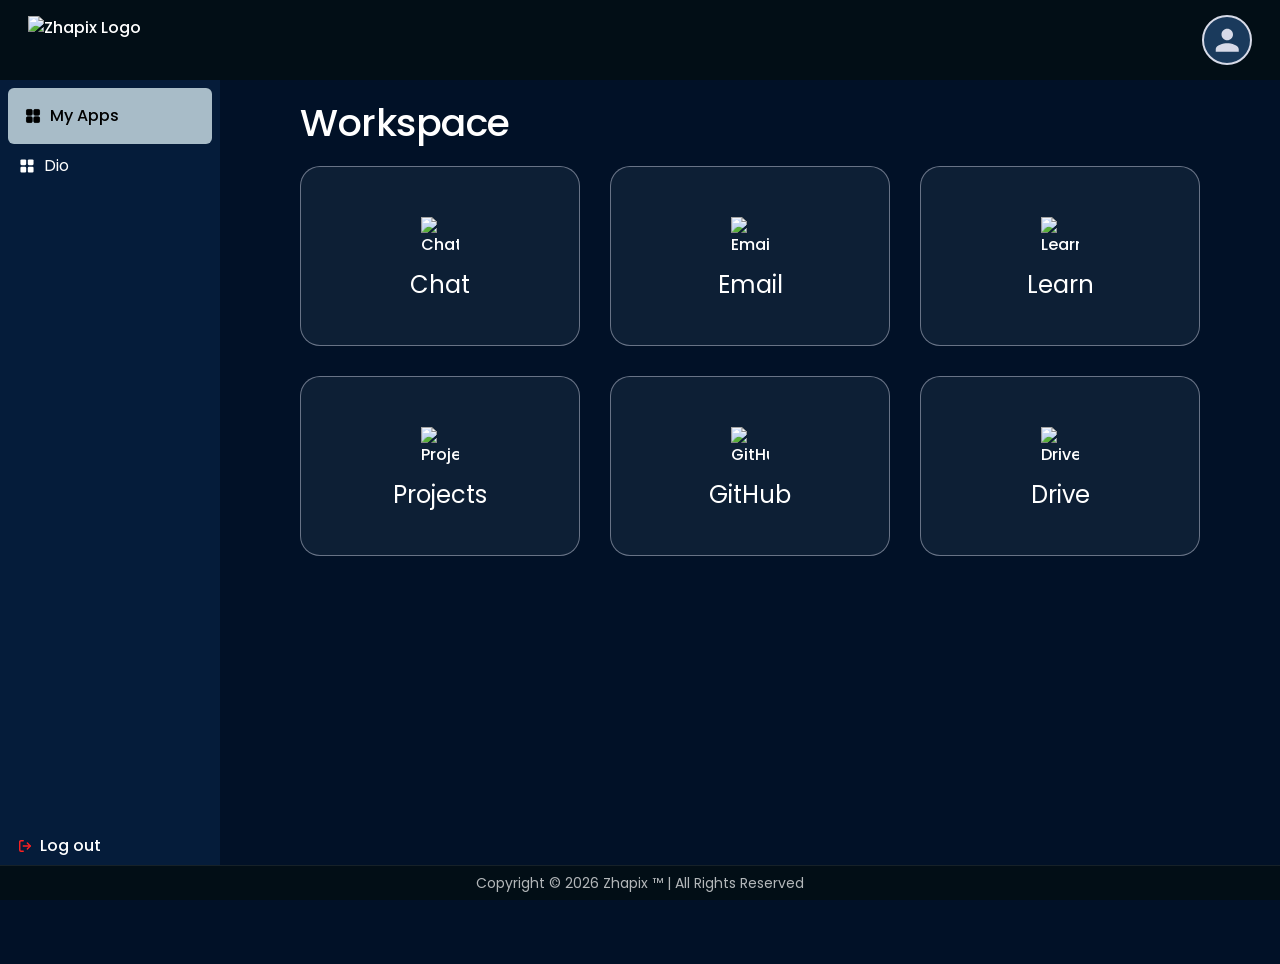
==== commit b6685f8f: "Updates" ====
--- a/main.html
+++ b/main.html
@@ -1,18 +1,17 @@
-<!doctype html>
-<html lang="en">
-  <head>
-    <meta charset="UTF-8" />
-
-    <!-- ── Favicon ── -->
-    <link rel="icon" type="image/png" href="./assets/favicon-Dj7_C4QA.png" />
-
-    <meta name="viewport" content="width=device-width, initial-scale=1.0" />
-    <title>IRP Portal</title>
-    <script type="module" crossorigin src="./assets/main-k27u5d5S.js"></script>
-    <link rel="stylesheet" crossorigin href="./assets/main-D4jx29Ch.css">
-  </head>
-  <body>
-    <div id="root"></div>-
-  </body>
+<!doctype html>
+<html lang="en">
+  <head>
+    <meta charset="UTF-8" />
+
+    <!-- ── Favicon ── -->
+    <link rel="icon" type="image/png" href="./assets/favicon-Dj7_C4QA.png" />
+
+    <meta name="viewport" content="width=device-width, initial-scale=1.0" />
+    <title>IRP Portal</title>
+    <script type="module" crossorigin src="./assets/main-BsxHo07I.js"></script>
+    <link rel="stylesheet" crossorigin href="./assets/main-wYKFhzqq.css">
+  </head>
+  <body>
+    <div id="root"></div>
+  </body>
 </html>
--- a/assets/main-wYKFhzqq.css
+++ b/assets/main-wYKFhzqq.css
@@ -0,0 +1 @@
+@import"https://fonts.googleapis.com/css2?family=Poppins:wght@400;500;600;700&display=swap";@import"https://fonts.googleapis.com/css2?family=Inter:wght@400;700&display=swap";.no-scrollbar{scrollbar-width:none;-ms-overflow-style:none}.no-scrollbar::-webkit-scrollbar{display:none}html,body{height:100%;overflow:hidden;margin:0;padding:0;background-color:#011127}.dashboard-container{height:100vh;height:100dvh;width:100vw;overflow:hidden;background-color:#011127;font-family:Poppins,sans-serif;font-weight:500;display:flex;flex-direction:column}.dashboard-header{position:fixed;top:0;left:0;right:0;height:80px;background-color:#020e16;display:flex;justify-content:space-between;align-items:center;padding:0 28px;gap:16px;z-index:300;flex-shrink:0}.dashboard-logo{display:flex;align-items:center;gap:10px;cursor:pointer}.logo-image{width:171px;height:49px;display:block}.header-username{font-size:15px;font-weight:400;color:#fff;font-family:Poppins,sans-serif;white-space:nowrap;cursor:pointer;transition:color .2s ease,opacity .2s ease}.header-username:hover{color:#7aa5ff;opacity:.9}.profile-avatar-desktop{display:flex;align-items:center;gap:10px;cursor:pointer;z-index:999;pointer-events:all;flex-shrink:0}.profile-avatar-desktop:hover{opacity:.92}.profile-avatar-desktop .MuiAvatar-root{width:50px!important;height:50px!important;border-radius:50%!important;border:2px solid #d7dae8!important;overflow:hidden!important;transition:transform .2s ease,border-color .2s ease}.profile-avatar-desktop:hover .MuiAvatar-root{transform:scale(1.02);border-color:#7aa5ff!important}.profile-avatar-desktop .MuiAvatar-root img{width:100%!important;height:100%!important;object-fit:cover!important;object-position:center top!important;display:block!important}.dashboard-footer{position:fixed;bottom:0;left:0;right:0;height:35px;background-color:#020e16;display:flex;align-items:center;justify-content:center;z-index:300;border-top:1px solid rgba(255,255,255,.08);padding:0}.footer-text{font-size:14px!important;font-weight:400!important;color:#ffffffb3!important;font-family:Poppins,sans-serif!important;text-align:center!important}.mobile-nav{display:none!important}.dashboard-body{position:fixed;inset:80px 0 28px;display:flex;background-color:#011127}.dashboard-sidebar{width:220px;min-width:220px;background:#051c3a;height:100%;display:flex;flex-direction:column;justify-content:space-between;padding:8px}.sidebar-menu{display:flex;flex-direction:column;gap:4px}.sidebar-menu-item{height:36px;padding:0 10px;display:flex;align-items:center;gap:8px;border-radius:0;font-size:16px;font-weight:400;color:#fff;white-space:nowrap;cursor:pointer;-webkit-user-select:none;user-select:none}.sidebar-menu-item span{white-space:nowrap}.sidebar-menu-item:hover{background-color:#9fbcc71f;color:#fff}.dashboard-sidebar .sidebar-menu-item.active,.dashboard-sidebar .sidebar-menu-item.active:hover,.dashboard-sidebar .sidebar-menu-item.active:focus,.dashboard-sidebar .sidebar-menu-item.active:active,.dashboard-sidebar button.sidebar-menu-item.active,.dashboard-sidebar button.sidebar-menu-item.active:hover,.dashboard-sidebar .MuiButton-root.sidebar-menu-item.active,.dashboard-sidebar .MuiButtonBase-root.sidebar-menu-item.active,.dashboard-sidebar .MuiListItem-root.sidebar-menu-item.active,.dashboard-sidebar .MuiListItemButton-root.sidebar-menu-item.active{background-color:#a8bcc8!important;background:#a8bcc8!important;color:#000!important;font-weight:500!important;box-shadow:none!important;border-radius:6px!important;text-transform:none!important;min-width:unset!important;width:100%!important;display:flex!important;margin:0!important;padding:0 16px!important;height:56px!important}.dashboard-sidebar .sidebar-menu-item.active:before,.dashboard-sidebar .sidebar-menu-item.active:after{display:none!important}.dashboard-sidebar .sidebar-menu-item.active *,.dashboard-sidebar .sidebar-menu-item.active span,.dashboard-sidebar .sidebar-menu-item.active svg,.dashboard-sidebar .sidebar-menu-item.active .MuiButton-label,.dashboard-sidebar .sidebar-menu-item.active .MuiTypography-root,.dashboard-sidebar .sidebar-menu-item.active .MuiListItemText-root,.dashboard-sidebar .sidebar-menu-item.active .MuiListItemIcon-root{color:#000!important}.dashboard-sidebar .sidebar-menu-item.active svg rect{fill:#000!important;stroke:#000!important}.dashboard-sidebar .sidebar-menu-item.active svg rect[fill=none],.dashboard-sidebar .sidebar-menu-item.active svg rect[stroke]{fill:none!important;stroke:#000!important}.dashboard-sidebar .sidebar-menu-item.active svg circle{stroke:#000!important;fill:none!important}.dashboard-sidebar .sidebar-menu-item.active svg path{stroke:#000!important;fill:#000!important}.dashboard-sidebar .sidebar-menu-item.active svg polyline{stroke:#000!important;fill:none!important}.dashboard-sidebar .sidebar-menu-item.active svg line{stroke:#000!important}.dashboard-sidebar .sidebar-menu-item.active .MuiSvgIcon-root{color:#000!important}.sidebar-menu-item svg{width:18px;height:18px}.sidebar-logout{margin-top:auto;height:36px;padding:0 10px;display:flex;align-items:center;gap:8px;cursor:pointer;-webkit-user-select:none;user-select:none}.sidebar-logout:hover{background-color:#ffffff0f}.sidebar-logout span{font-size:16px}.sidebar-logout svg{flex-shrink:0;width:14px;height:14px;color:#ff2121}.dashboard-content{flex:1;min-width:0;display:flex;flex-direction:column;overflow-y:auto;overflow-x:hidden;padding:0 60px;background-color:#011127;scrollbar-width:none;-ms-overflow-style:none}.dashboard-content::-webkit-scrollbar{display:none}.welcome-section{padding:0 0 20px;flex-shrink:0;width:100%}.welcome-heading{font-size:38px!important;font-weight:500!important;color:#fff!important;font-family:Poppins,sans-serif!important;line-height:1.2!important;margin:0!important;text-align:left!important;letter-spacing:-.5px!important}.dashboard-main{flex-shrink:0;display:flex;flex-direction:column;padding:20px}.dashboard-grid{display:grid;grid-template-columns:repeat(3,1fr);row-gap:30px;column-gap:30px;width:100%;padding:0;box-sizing:border-box}.app-card{background-color:#0d1f35;border:1px solid rgba(215,218,232,.45);border-radius:20px;width:100%;height:160px;display:flex;flex-direction:column;align-items:center;justify-content:center;gap:10px;cursor:pointer;transition:background-color .25s ease,transform .2s ease,box-shadow .25s ease}.app-card:hover{background-color:#061c3af2;transform:translateY(-4px) scale(1.02);box-shadow:0 12px 40px #00000080;border-color:#d7dae8}.app-card:active{transform:translateY(-2px) scale(1.01);transition:transform .1s ease}.card-icon{width:50px;height:50px;display:flex;align-items:center;justify-content:center;flex-shrink:0;color:#fff}.card-icon svg{width:38px!important;height:38px!important;display:block}.card-icon img{width:38px;height:38px;object-fit:contain;display:block}.card-label{font-size:24px!important;font-weight:400!important;color:#fff!important;font-family:Poppins,sans-serif!important;line-height:1.2!important;margin:0!important;text-align:center}.profile-scroll{height:100%;overflow-y:auto;overflow-x:hidden;padding:0 30px;scrollbar-width:none;-ms-overflow-style:none}.profile-scroll::-webkit-scrollbar{display:none}.profile-page-wrapper{padding:20px 0;width:100%;max-width:100%}.profile-page-wrapper .welcome-heading{text-align:left!important;display:block;width:100%}.profile-page-content{display:flex;flex-direction:row;align-items:stretch;gap:30px;width:100%;margin-top:12px}.profile-page-empty{display:flex;align-items:center;justify-content:center;height:200px}.profile-table-container{border:1px solid rgba(200,194,194,.51);border-radius:20px;overflow:hidden;flex:1;min-width:0}.profile-table-row{display:grid;grid-template-columns:150px 1fr;border-bottom:1px solid rgba(200,194,194,.3)}.profile-table-row:last-child{border-bottom:none}.profile-label-cell{padding:8px 12px;font-size:16px;font-weight:400;font-family:Poppins,sans-serif;background-color:#061c3af2;color:#c8c2c2;border-right:1px solid rgba(200,194,194,.3);word-break:break-word;display:flex;align-items:center}.profile-value-cell{padding:8px 12px;font-size:16px;font-weight:400;font-family:Poppins,sans-serif;background-color:#0d1f35;color:#fff;word-break:break-word;display:flex;align-items:center}.profile-pic-wrap{display:flex;align-items:center;justify-content:center;margin-bottom:4px}.profile-card-box{background-color:#071326;border:1px solid rgba(200,194,194,.51);border-radius:16px;padding:20px 16px;display:flex;flex-direction:column;align-items:center;justify-content:center;gap:8px;width:240px;flex-shrink:0;text-align:center;align-self:stretch}.profile-pic-img{width:120px;height:120px;border-radius:50%;object-fit:cover;object-position:center top;border:3px solid rgba(200,194,194,.51)}.profile-pic-fallback{width:120px;height:120px;border-radius:50%;background-color:#1a3a5c;border:3px solid rgba(200,194,194,.51);display:flex;align-items:center;justify-content:center;overflow:hidden;color:#d7dae8;font-size:32px;font-weight:600;font-family:Poppins,sans-serif}.profile-card-name{font-size:22px;font-weight:500;color:#fff;font-family:Poppins,sans-serif;margin:4px 0 0}.profile-card-role{font-size:16px;color:#9ca3af;font-family:Poppins,sans-serif;font-weight:400;margin:0}.status-badge{display:inline-block;padding:3px 10px;border-radius:30px;font-size:13px;font-weight:500;font-family:Poppins,sans-serif}.status-active{background-color:#377132;color:#f4f7fa;border:1px solid #f4f7fa}.status-inactive{background-color:#d7dae8;color:#020e16;border:1px solid #020e16}.status-badge:not(.status-active):not(.status-inactive){background-color:#374151;color:#9ca3af;border:1px solid #6b7280}.program-scroll{height:100%;overflow-y:auto;overflow-x:hidden;-webkit-overflow-scrolling:touch;scrollbar-width:none;-ms-overflow-style:none}.program-scroll::-webkit-scrollbar{display:none}.program-page-wrapper{padding:28px 0 40px;display:flex;flex-direction:column;gap:20px}.program-main-title{font-size:38px;font-weight:600;color:#fff;font-family:Poppins,sans-serif;margin:0}.program-sub-title{font-size:32px;font-weight:600;color:#62ddf3;font-family:Poppins,sans-serif;margin:0}.program-description{font-size:15px;font-weight:400;color:#ded0d0;font-family:Poppins,sans-serif;line-height:1.6;margin:0}.program-tech-grid{display:grid;grid-template-columns:repeat(4,1fr);gap:12px}.program-tech-chip{background-color:#0d1f35;border:1px solid rgba(215,218,232,.45);border-radius:8px;padding:10px 14px;font-size:14px;font-weight:500;color:#fff;font-family:Poppins,sans-serif;text-align:center}.program-accordion-list{display:flex;flex-direction:column;gap:10px}.program-accordion-card{background-color:#0d1f35;border:1px solid rgba(215,218,232,.45);border-radius:10px;overflow:hidden}.program-accordion-header{width:100%;display:flex;align-items:center;justify-content:space-between;padding:14px 18px;background:transparent;border:none;cursor:pointer;font-family:Poppins,sans-serif}.program-accordion-label{font-size:15px;font-weight:500;color:#fff}.program-accordion-chevron{font-size:18px;color:#fff;transition:transform .2s ease}.program-accordion-chevron.open{transform:rotate(180deg)}.program-accordion-body{list-style:none;padding:0 18px 14px;display:flex;flex-direction:column;gap:8px}.program-list-item{display:flex;align-items:center;gap:10px;font-size:14px;font-weight:400;color:#d1d5db;font-family:Poppins,sans-serif}.program-list-dot{width:8px;height:8px;border-radius:50%;flex-shrink:0}.prog-scroll{height:100%;overflow-y:auto;overflow-x:hidden;-webkit-overflow-scrolling:touch;scrollbar-width:none;-ms-overflow-style:none}.prog-scroll::-webkit-scrollbar{display:none}.prog-wrapper{padding:28px 0 40px;display:flex;flex-direction:column;gap:24px}.prog-main-title{font-size:38px;font-weight:600;color:#fff;font-family:Poppins,sans-serif;margin:0}.prog-table-card{background-color:#0d1f35;border:1px solid rgba(215,218,232,.45);border-radius:12px;overflow:hidden}.prog-table-title{font-size:22px;font-weight:600;color:#fff;font-family:Poppins,sans-serif;padding:16px 20px;border-bottom:1px solid rgba(215,218,232,.2)}.prog-table{width:100%;border-collapse:collapse}.prog-th{padding:12px 20px;font-size:14px;font-weight:600;color:#9ca3af;font-family:Poppins,sans-serif;text-align:left;background-color:#061c3af2;border-bottom:1px solid rgba(215,218,232,.2)}.prog-tr:not(:last-child) td{border-bottom:1px solid rgba(215,218,232,.1)}.prog-td{padding:12px 20px;font-size:14px;font-weight:400;color:#fff;font-family:Poppins,sans-serif}.prog-td--status{width:130px}.prog-badge{display:inline-block;padding:3px 12px;border-radius:30px;font-size:13px;font-weight:500;font-family:Poppins,sans-serif}.prog-badge--completed{background-color:#377132;color:#f4f7fa;border:1px solid #f4f7fa}.prog-badge--inprogress{background-color:#92610a;color:#fef3c7;border:1px solid #fef3c7;white-space:nowrap;text-align:center;display:inline-flex;align-items:center;justify-content:center}.prog-badge--open{background-color:#1e3a5f;color:#93c5fd;border:1px solid #93c5fd}@media (min-width: 1400px){.dashboard-content{padding:0 70px}.dashboard-grid{grid-template-columns:repeat(3,1fr);row-gap:30px;column-gap:30px}.app-card{height:180px}}@media (min-width: 1024px) and (max-width: 1399px){.dashboard-grid{grid-template-columns:repeat(3,1fr);row-gap:30px;column-gap:30px}.app-card{height:180px}}@media (min-width: 960px) and (max-width: 1023px){.dashboard-grid{grid-template-columns:repeat(3,1fr);row-gap:30px;column-gap:30px}.app-card{height:180px}.card-label{font-size:20px!important}}@media (min-width: 768px) and (max-width: 1024px){.dashboard-sidebar{background-color:#051c3a;width:200px;min-width:200px;padding:12px 10px 16px}.dashboard-content{padding:0 50px}.dashboard-grid{grid-template-columns:repeat(2,1fr);row-gap:50px;column-gap:30px}.welcome-heading{font-size:32px!important}.card-label{font-size:20px!important}.app-card{height:180px}.profile-page-content{flex-direction:column-reverse!important;align-items:center;justify-content:flex-start;margin-top:20px}.profile-table-container,.profile-card-box{width:100%;max-width:100%}.profile-card-box{height:auto;align-self:auto}.profile-pic-img,.profile-pic-fallback{width:140px;height:140px}.profile-pic-fallback{font-size:36px}.program-tech-grid{grid-template-columns:repeat(2,1fr)}.program-main-title{font-size:28px}.program-sub-title{font-size:22px}.prog-main-title{font-size:30px}.prog-table-title{font-size:20px}.prog-th{font-size:16px}.prog-td{font-size:15px}.prog-badge{font-size:14px}}@media (min-width: 600px) and (max-width: 767px){.dashboard-header{height:70px;padding:0 20px}.dashboard-body{top:70px;bottom:50px}.dashboard-sidebar{background-color:#051c3a;width:170px;min-width:120px;padding:10px 8px 12px}.sidebar-menu-item{gap:6px;padding:6px 8px;font-size:15px}.sidebar-logout{padding:8px 10px;font-size:16px}.dashboard-content{padding:0 32px}.welcome-section{padding:24px 0 16px}.welcome-heading{font-size:28px!important}.dashboard-grid{grid-template-columns:repeat(2,1fr);row-gap:50px;column-gap:30px}.app-card{height:170px}.card-label{font-size:20px!important}.profile-page-content{flex-direction:column-reverse!important;gap:30px}.profile-table-container,.profile-card-box{width:100%;max-width:100%}.profile-pic-img,.profile-pic-fallback{width:120px;height:120px}.profile-pic-fallback{font-size:32px}.dashboard-footer{height:50px}.profile-label-cell{padding:8px 10px;font-size:14px}.profile-value-cell{padding:8px 10px;font-size:13px}.program-tech-grid{grid-template-columns:repeat(2,1fr)}.program-main-title{font-size:26px}.program-sub-title{font-size:20px}.prog-main-title{font-size:26px}.prog-table-title{font-size:18px}}@media (max-width: 375px){.dashboard-header{height:70px;padding:0 12px}.logo-image{width:140px;height:40px}.dashboard-body{top:70px;bottom:50px}.dashboard-content{padding:0!important}.welcome-section{padding:16px 12px 8px}.welcome-heading{font-size:28px!important}.dashboard-grid{grid-template-columns:repeat(2,1fr);row-gap:20px;column-gap:10px;padding:0 12px 12px}.app-card{height:150px;border-radius:16px;gap:6px;padding:8px}.card-icon{width:28px;height:28px}.card-icon svg,.card-icon img{width:28px!important;height:28px!important}.card-label{font-size:16px!important;line-height:1.2}.dashboard-footer{height:50px}.profile-page-wrapper .welcome-heading{padding:16px 12px 12px!important;font-size:28px!important}.profile-page-content{padding:0 12px 12px!important;gap:20px}.profile-card-box{padding:12px;border-radius:10px}.profile-pic-img,.profile-pic-fallback{width:100px;height:100px}.profile-pic-fallback{font-size:24px}.profile-card-name{font-size:18px}.profile-card-role{font-size:14px}.profile-table-container{border-radius:8px}.profile-table-row{grid-template-columns:100px 1fr}.profile-label-cell,.profile-value-cell{padding:8px 10px;font-size:12px}.status-badge{padding:2px 8px;font-size:12px}.program-tech-grid{grid-template-columns:repeat(2,1fr);gap:8px}.program-main-title{font-size:24px}.program-sub-title{font-size:18px}.prog-main-title{font-size:24px}.prog-table-title{font-size:16px;padding:12px 14px}.prog-th,.prog-td{padding:10px 12px;font-size:13px}}@media (min-width: 376px) and (max-width: 479px){.dashboard-header{height:75px;padding:0 16px}.logo-image{width:145px;height:42px}.dashboard-body{top:75px;bottom:54px}.dashboard-content{padding:0!important}.welcome-section{padding:12px 16px 8px}.welcome-heading{font-size:32px!important}.dashboard-grid{grid-template-columns:repeat(2,1fr);row-gap:20px;column-gap:30px;padding:0 16px 16px}.app-card{height:160px;border-radius:18px;gap:7px;padding:10px}.card-icon{width:30px;height:30px}.card-icon svg,.card-icon img{width:30px!important;height:30px!important}.card-label{font-size:18px!important;line-height:1.2}.dashboard-footer{height:54px}.profile-page-wrapper .welcome-heading{padding:16px 16px 12px!important;font-size:32px!important}.profile-page-content{padding:0 16px 16px!important;gap:20px}.profile-card-box{padding:14px;border-radius:10px}.profile-pic-img,.profile-pic-fallback{width:105px;height:105px}.profile-pic-fallback{font-size:26px}.profile-card-name{font-size:19px}.profile-card-role{font-size:15px}.profile-table-row{grid-template-columns:120px 1fr}.profile-label-cell{padding:9px 11px;font-size:14px}.profile-value-cell{padding:9px 11px;font-size:13px}.status-badge{padding:3px 9px;font-size:13px}.program-tech-grid{grid-template-columns:repeat(2,1fr);gap:8px}.program-main-title{font-size:26px}.program-sub-title{font-size:20px}.prog-main-title{font-size:26px}}@media (max-width: 480px){html,body{overflow:auto;height:100dvh;-webkit-overflow-scrolling:touch}.dashboard-container{height:100dvh;min-height:100dvh;overflow:auto;-webkit-overflow-scrolling:touch}.dashboard-header{height:70px;padding:0 20px;justify-content:space-between;gap:12px}.logo-image{width:151px;max-width:160px;height:43px;object-fit:contain;flex-shrink:0}.header-username{display:none}.profile-avatar-desktop .MuiAvatar-root{width:48px!important;height:48px!important;border:2px solid rgba(215,218,232,.78)!important}.dashboard-body{position:fixed;inset:70px 0 64px;overflow:auto;-webkit-overflow-scrolling:touch;display:flex}.dashboard-sidebar{display:none}.dashboard-content{flex:1;width:100%;min-width:0;overflow-y:auto!important;overflow-x:hidden;-webkit-overflow-scrolling:touch;padding:10px!important;background-color:#011127}.dashboard-main{flex:unset!important;display:block!important;overflow:visible!important;height:auto!important;min-height:unset!important;padding:0}.welcome-section{padding:20px 20px 20px 26px}.welcome-heading{font-size:32px!important;line-height:1.3!important}.dashboard-grid{grid-template-columns:repeat(2,1fr);row-gap:50px;column-gap:20px;padding:0 16px 16px}.app-card{height:150px;min-height:150px;max-height:150px;border-radius:18px;padding:10px;gap:7px;transition:none}.app-card:hover,.app-card:focus,.app-card:focus-visible,.app-card:active{transform:none;box-shadow:none;outline:none;border:1px solid rgba(215,218,232,.45)}.card-icon{width:28px;height:28px}.card-icon svg,.card-icon img{width:28px!important;height:28px!important;object-fit:contain}.card-label{font-size:16px!important;padding:0!important;line-height:1.2}.dashboard-footer{height:64px;background-color:#061c3a;border-top:1px solid rgba(143,181,238,.25);justify-content:space-around;padding:0}.footer-text{display:none!important}.mobile-nav{display:flex!important;width:100%;height:100%;align-items:center;justify-content:space-around;padding:0 12px}.mobile-nav-item{flex:1;min-width:60px;height:64px;display:flex;flex-direction:column;align-items:center;justify-content:center;gap:4px;cursor:pointer;-webkit-user-select:none;user-select:none;padding:4px 0;-webkit-tap-highlight-color:transparent}.mobile-nav-item span{font-size:11px;font-family:Poppins,sans-serif;font-weight:400;line-height:1;color:#ffffff80}.mobile-nav-icon{display:flex;align-items:center;justify-content:center;width:64px;height:32px;border-radius:16px;background:transparent;transition:background-color .2s ease}.mobile-nav-icon svg{width:20px!important;height:20px!important;display:block;flex-shrink:0;color:#fff!important}.mobile-nav-item:not(.active) span{color:#fff}.mobile-nav-item.active span{color:#fff!important;font-weight:600}.mobile-nav-item.active .mobile-nav-icon{background-color:#a8bcc8!important;border-radius:16px!important}.mobile-nav-item.active .mobile-nav-icon svg,.mobile-nav-item.active .mobile-nav-icon .MuiSvgIcon-root{color:#000!important;fill:#000!important}.profile-scroll{overflow:visible!important;height:auto!important;display:block!important;padding:0!important}.profile-page-wrapper{padding:0;overflow:visible;height:auto}.profile-page-wrapper .welcome-heading{padding:16px 16px 12px!important;font-size:35px!important;display:block}.profile-page-content{flex-direction:column-reverse!important;align-items:stretch!important;justify-content:flex-start!important;gap:30px;padding:10px 16px 16px!important;margin-top:16px}.profile-card-box{border-radius:10px;padding:16px;margin:0;width:100%;height:auto;max-width:100%;gap:8px}.profile-pic-wrap{margin-bottom:10px}.profile-pic-img{width:109px;height:107px;border:2px solid rgba(200,194,194,.51)}.profile-pic-fallback{width:109px;height:107px;border:2px solid rgba(200,194,194,.51);background-color:#2d3748;font-size:28px}.profile-card-name{font-size:20px;line-height:1.3}.profile-card-role{font-size:18px;font-weight:400;color:#fff;line-height:1.3}.profile-table-container{margin:0;border-radius:8px;border:1px solid rgba(255,255,255,.2);width:100%;height:auto;max-width:100%;padding:0}.profile-table-row{grid-template-columns:130px 1fr;border-bottom:1px solid rgba(200,194,194,.51)}.profile-label-cell{padding:10px 12px;font-size:15px;font-weight:500;background-color:#011127;border-right:1px solid rgba(200,194,194,.51);border-bottom:1px solid rgba(200,194,194,.51);line-height:1.4}.profile-value-cell{padding:10px 12px;font-size:15px;background-color:#091f3d;border-bottom:1px solid rgba(200,194,194,.51);line-height:1.4}.status-badge{padding:3px 10px;font-size:15px;letter-spacing:.2px}.status-active{background-color:#377132;color:#f4f7fa;border:1px solid #f4f7fa}.status-inactive{background-color:#2d2d2d;color:#d1d5db;border:1.5px solid #6b7280}.program-scroll{height:auto;overflow:visible}.program-page-wrapper{padding:16px 16px 24px;gap:16px}.program-tech-grid{grid-template-columns:repeat(2,1fr);gap:8px}.program-main-title{font-size:24px}.program-sub-title{font-size:18px}.program-accordion-header{padding:12px 14px}.program-accordion-body{padding:0 14px 12px}.prog-scroll{height:auto;overflow:visible}.prog-wrapper{padding:16px 16px 24px;gap:16px}.prog-main-title{font-size:24px}.prog-table-title{font-size:16px;padding:12px 14px}.prog-th,.prog-td{padding:10px 12px;font-size:13px}}@media (min-width: 1400px) and (max-width: 1600px){.profile-page-wrapper{max-width:1500px;padding:80px 0;width:100%}.profile-table-container{max-width:1100px}.profile-card-box{width:320px;min-width:320px}.profile-page-content{display:flex;flex-direction:row;align-items:stretch;gap:30px;width:100%;margin-top:40px}.profile-page-content .profile-pic-img,.profile-page-content .profile-pic-fallback{width:140px;height:140px}.profile-page-content .profile-card-name{font-size:22px}.profile-page-content .profile-card-role{font-size:15px}}@media (min-width: 1400px) and (max-width: 1600px){.dashboard-content{display:flex;justify-content:center}.dashboard-main{max-width:1200px;width:100%;margin:0 auto}.welcome-section{width:100%;margin-bottom:20px}.dashboard-grid{width:100%;grid-template-columns:repeat(3,1fr);row-gap:60px;column-gap:50px;margin:0 auto}.app-card{height:220px}}@media (max-height: 500px) and (max-width: 900px){.dashboard-header{height:80px!important}.dashboard-body{top:80px!important;bottom:28px!important}.dashboard-footer,.mobile-nav{height:28px!important}.dashboard-content{overflow-x:hidden!important;-webkit-overflow-scrolling:touch!important}.welcome-heading{font-size:24px!important}.card-label{font-size:16px!important}.app-card{height:160px!important}.card-icon svg,.card-icon img{width:24px!important;height:24px!important}.dashboard-grid{row-gap:20px!important;column-gap:30px!important}.prog-main-title,.program-main-title{font-size:22px!important}}@media (-webkit-min-device-pixel-ratio: 2),(min-resolution: 192dpi){.app-card,.profile-table-container,.profile-card-box{border-width:.5px}}@media (prefers-reduced-motion: reduce){*{animation-duration:.01ms!important;animation-iteration-count:1!important;transition-duration:.01ms!important}.app-card:hover,.app-card:active{transform:none}}*{margin:0;padding:0;box-sizing:border-box}body{font-family:Inter,sans-serif;background-color:#2f3b47;color:#fff;line-height:1.6}a{text-decoration:none;color:inherit}button{font-family:inherit;cursor:pointer}.text-center{text-align:center}.mt-2{margin-top:.5rem}.mb-2{margin-bottom:.5rem}
